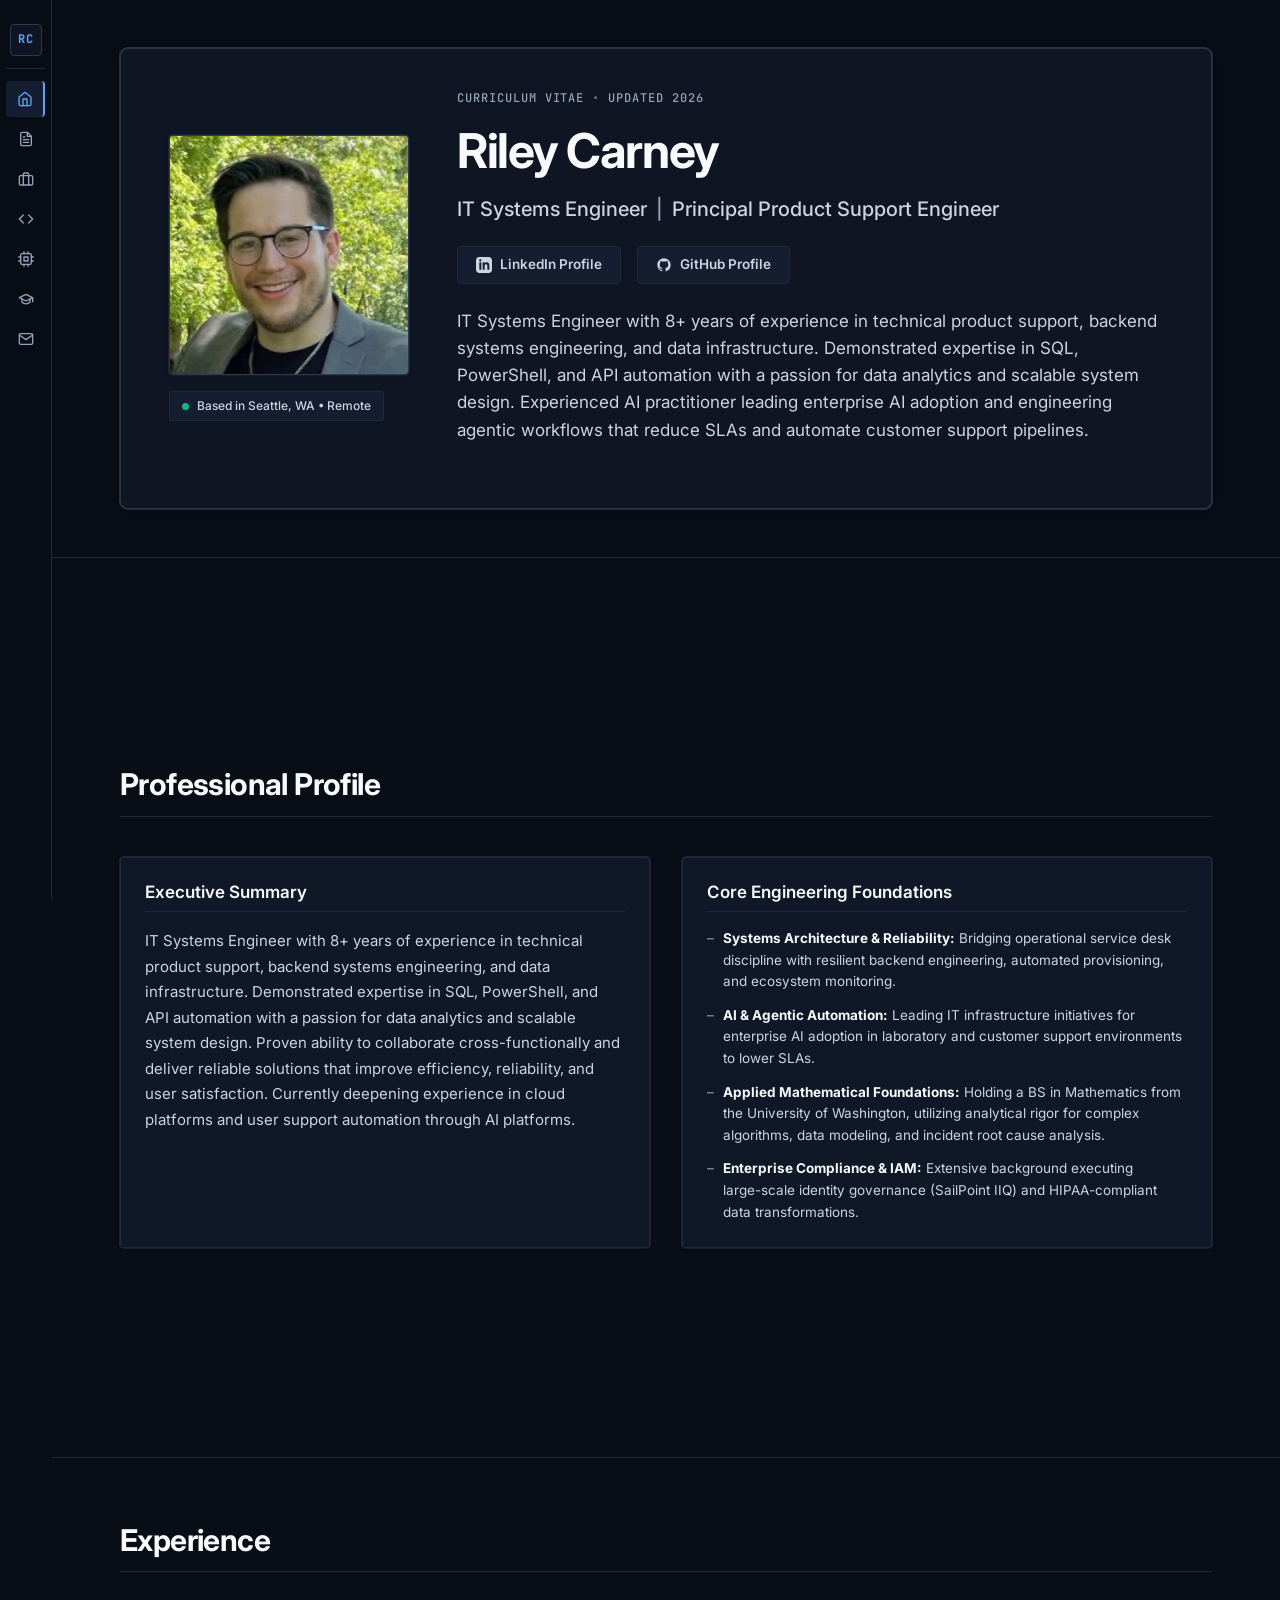
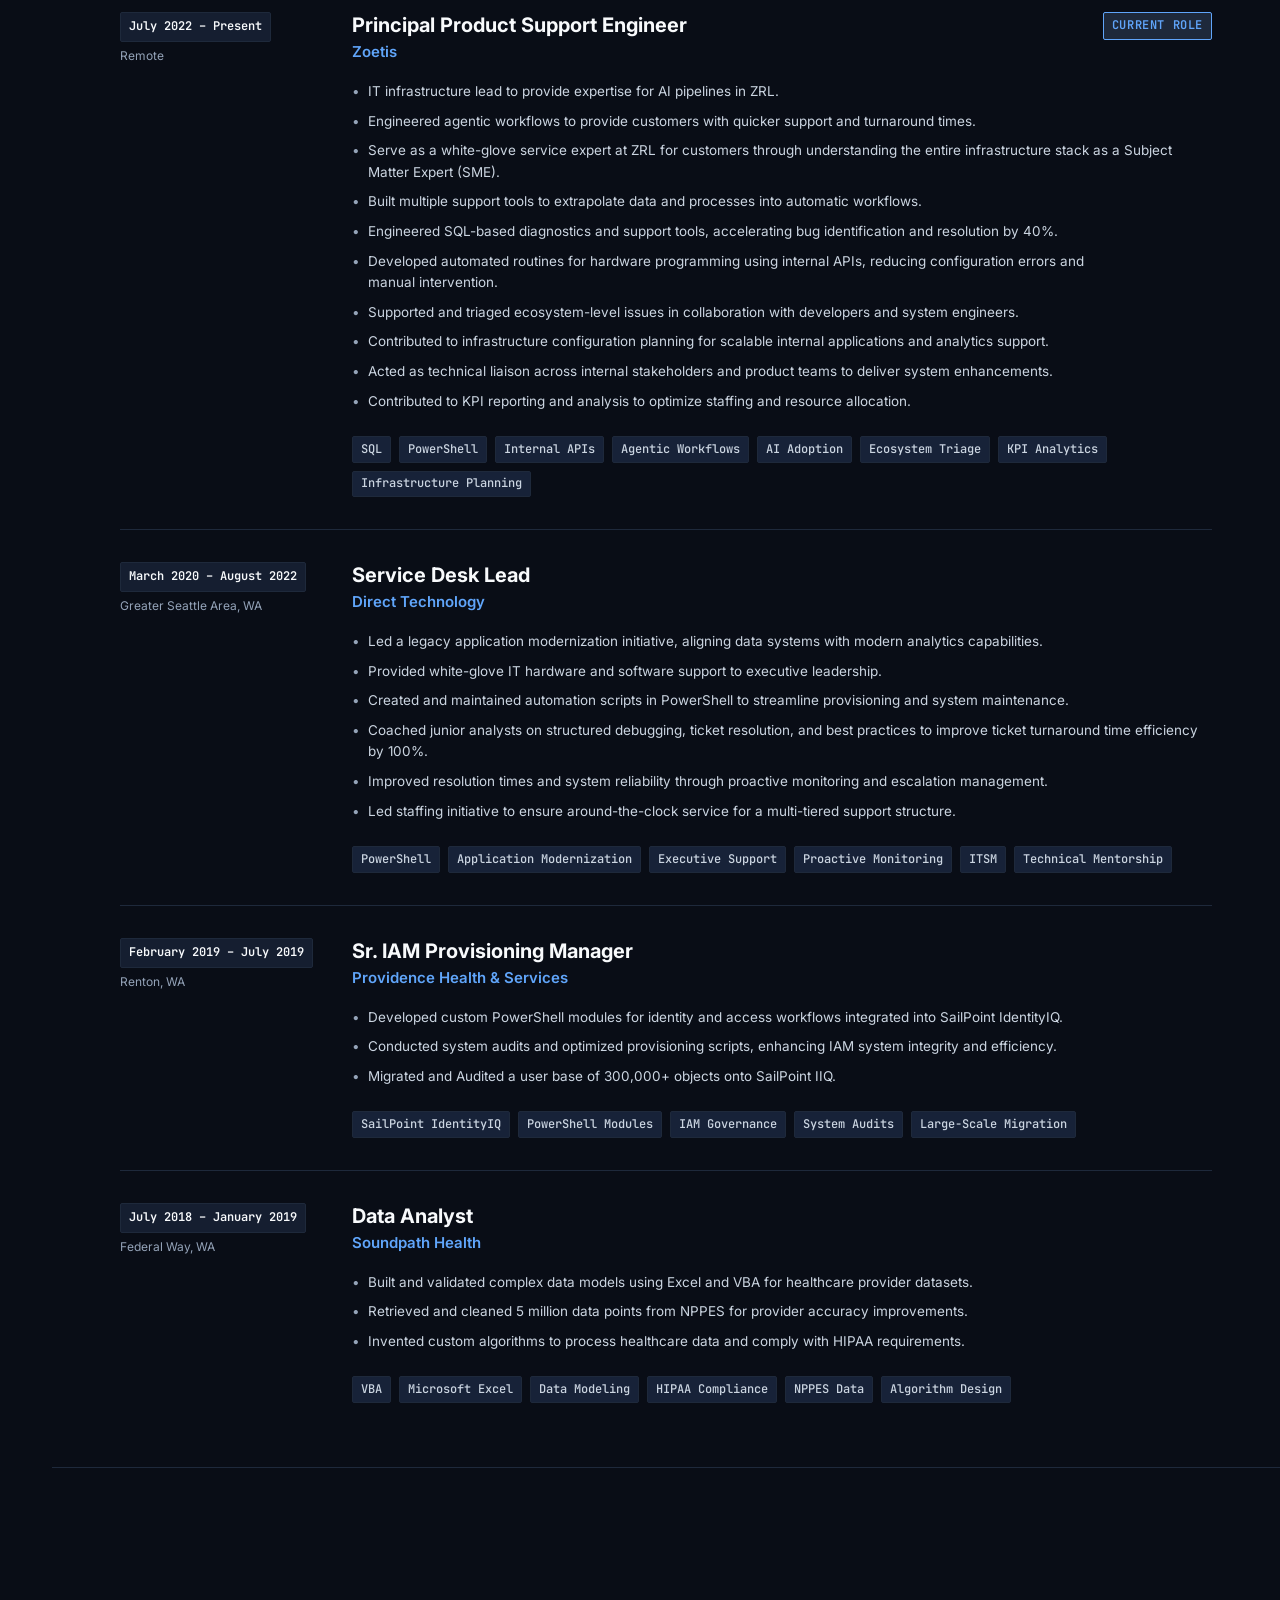
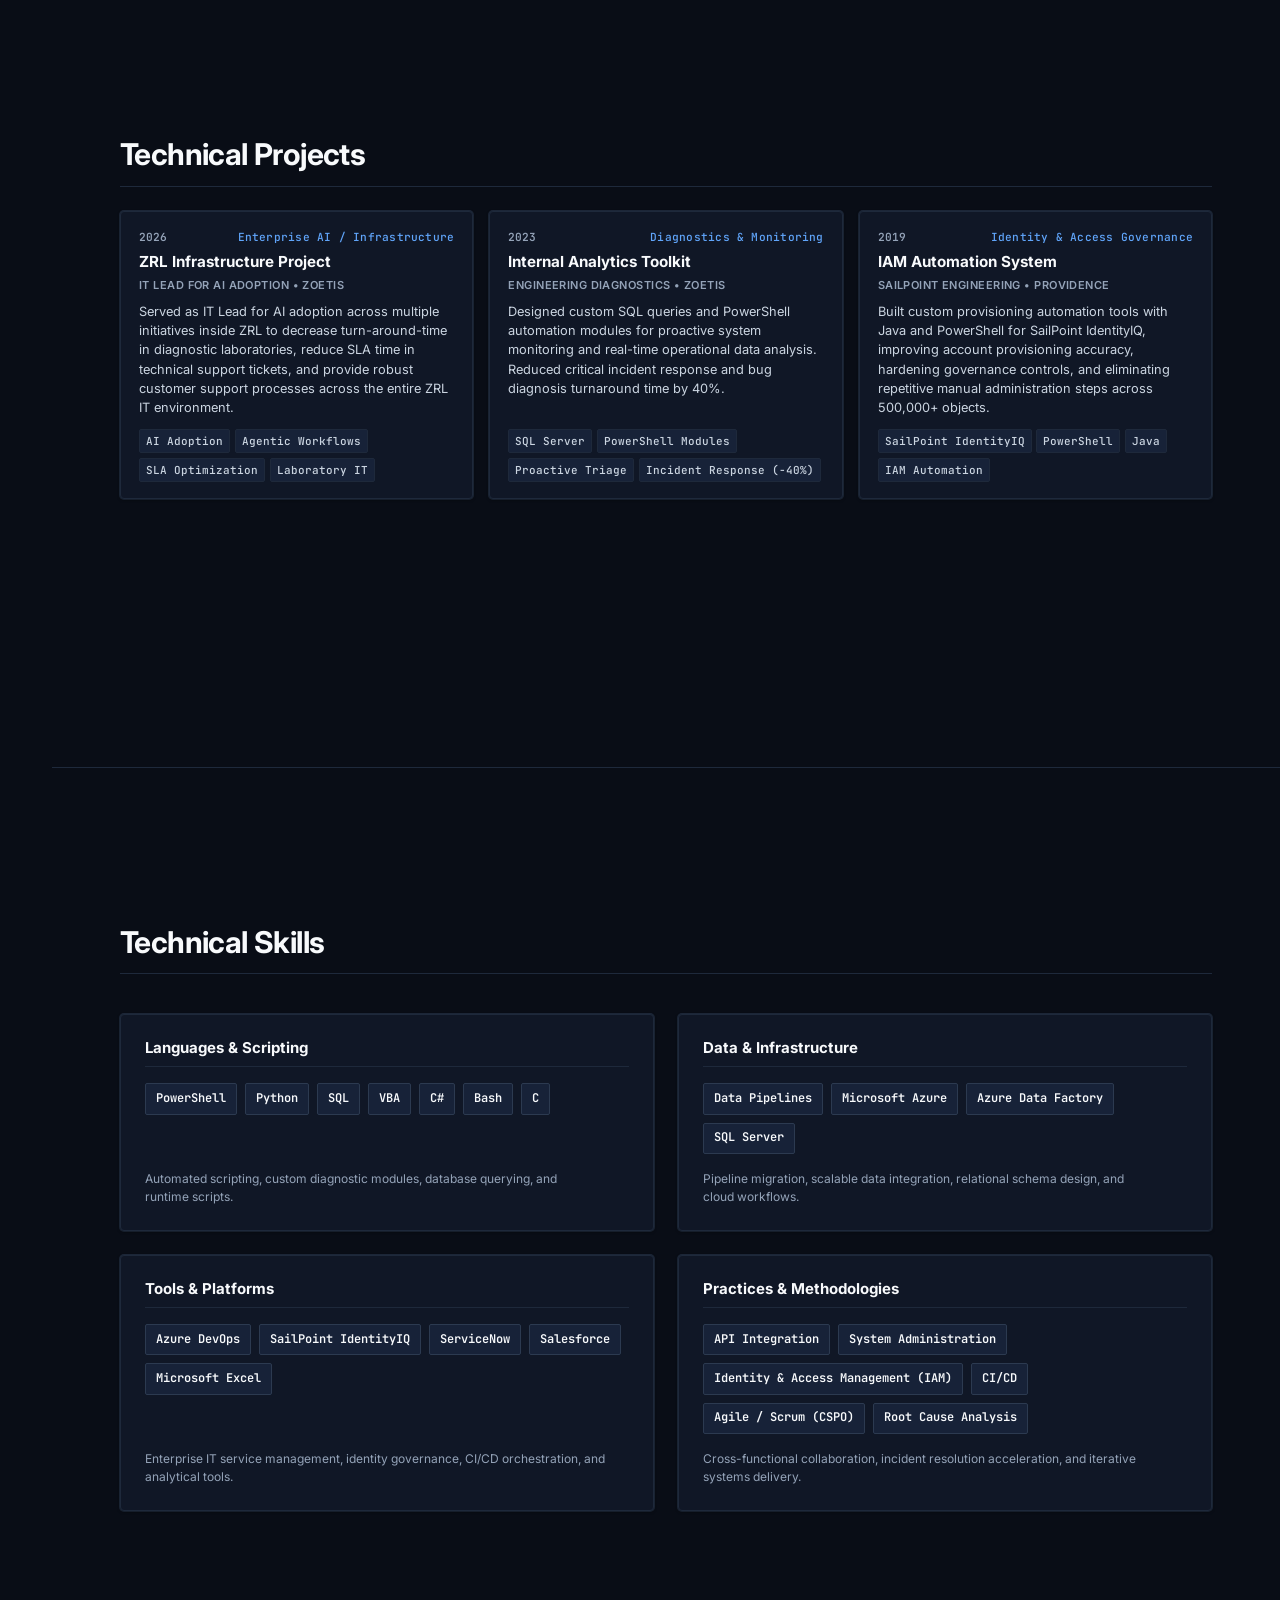
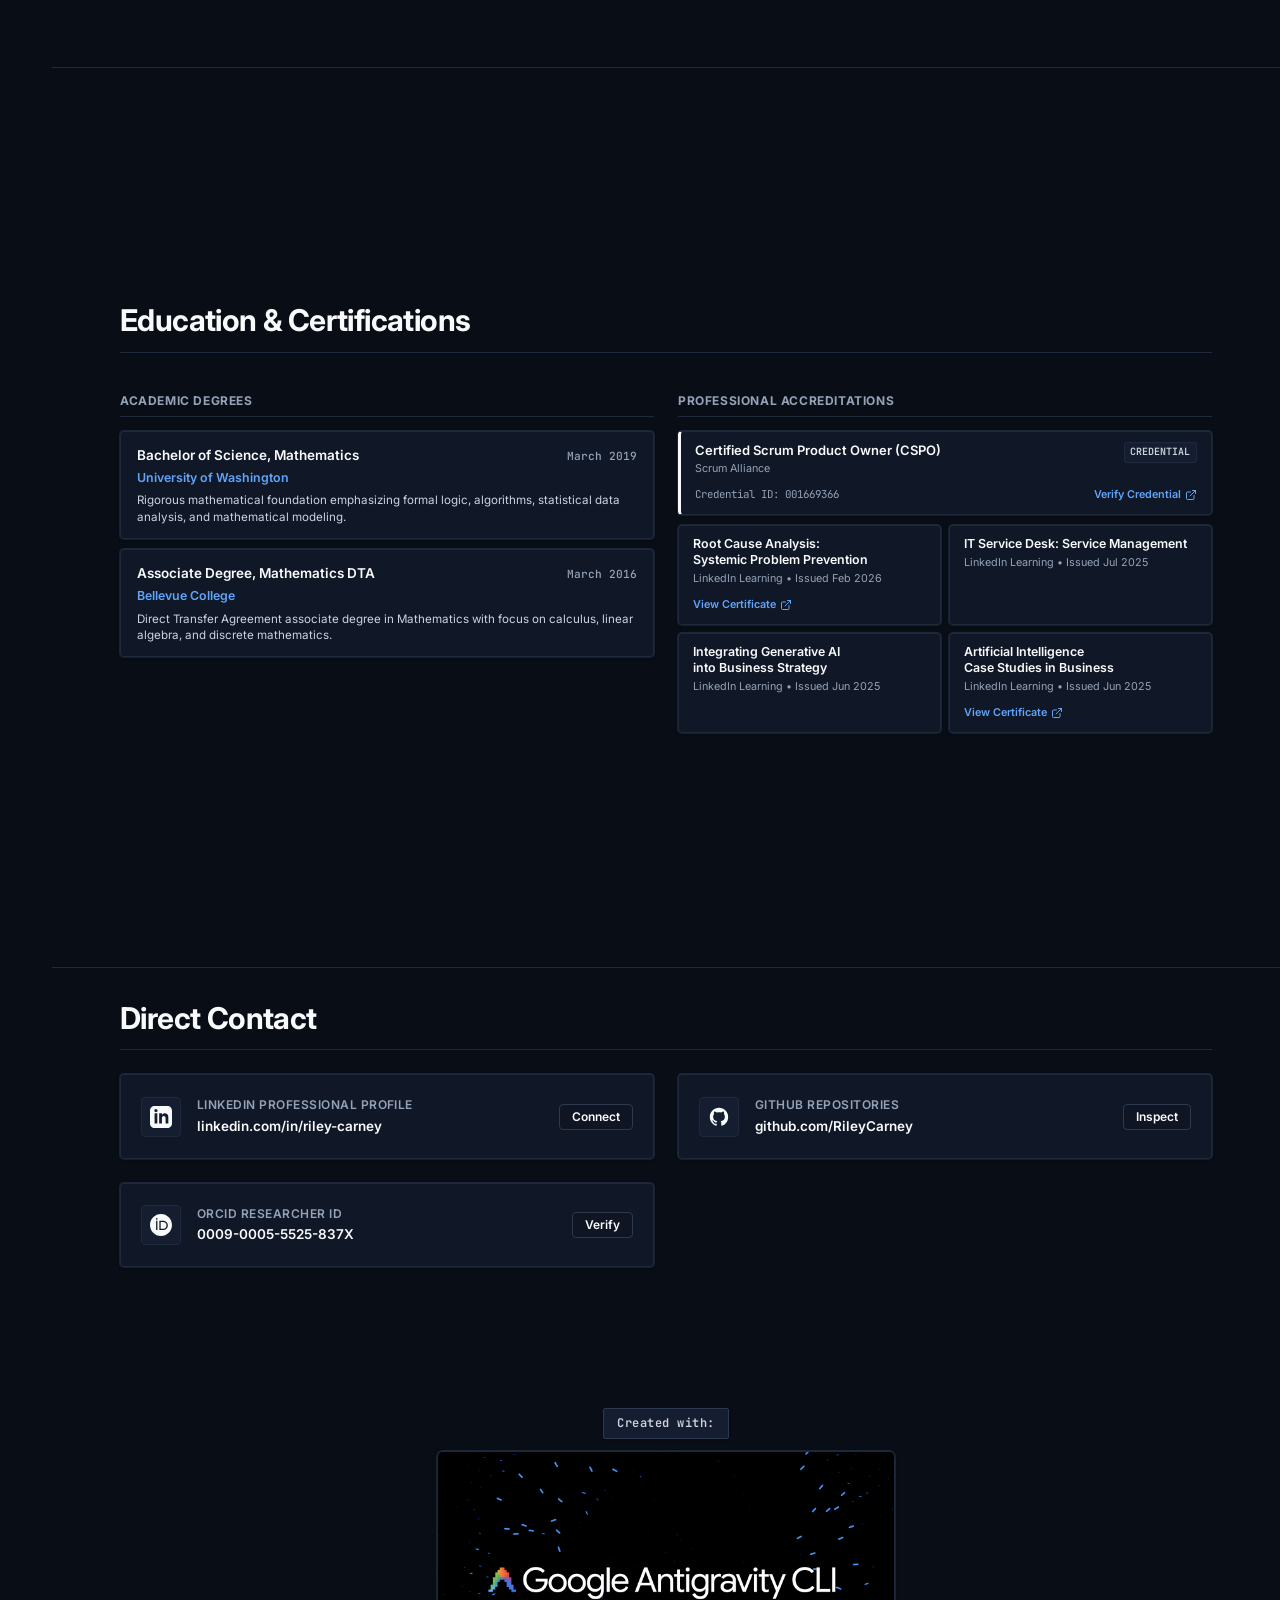
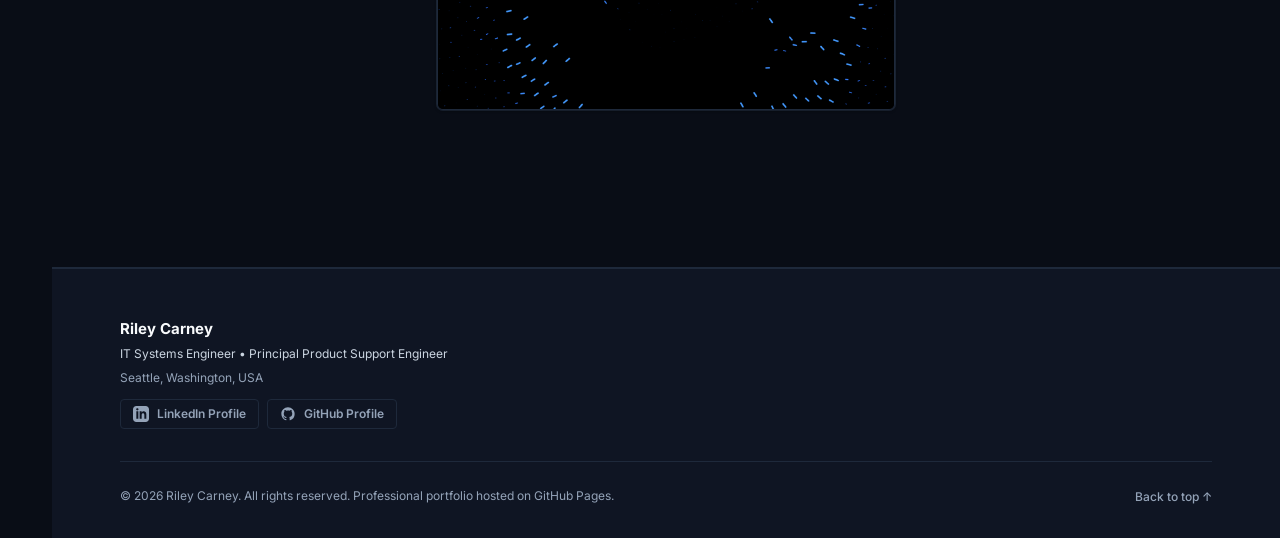
==== profile.html @ af35e60a "feat: rework site with default consulting section and private profile suburl" ====
<!DOCTYPE html>
<html lang="en" data-theme="dark">
<head>
  <meta charset="UTF-8" />
  <meta name="viewport" content="width=device-width, initial-scale=1.0" />
  <meta name="color-scheme" content="dark" />

  <!-- Primary Meta Tags -->
  <title>Riley Carney — IT Systems Engineer &amp; Principal Product Support Engineer</title>
  <meta name="title" content="Riley Carney — IT Systems Engineer &amp; Principal Product Support Engineer" />
  <meta name="description" content="Official portfolio and executive curriculum vitae for Riley Carney. IT Systems Engineer with 8+ years of experience in backend systems engineering, data infrastructure, SQL, PowerShell, and AI-enabled workflows. Seattle, WA." />
  <meta name="author" content="Riley Carney" />
  <meta name="keywords" content="Riley Carney, IT Systems Engineer, Principal Product Support Engineer, Systems Engineering, Data Infrastructure, PowerShell, SQL, Microsoft Azure, SailPoint IdentityIQ, Agentic Workflows, AI Adoption, CSPO, Seattle WA" />
  <link rel="canonical" href="https://rileycarney.github.io/profile.html" />

  <!-- Open Graph / Facebook -->
  <meta property="og:type" content="profile" />
  <meta property="og:url" content="https://rileycarney.github.io/profile.html" />
  <meta property="og:title" content="Riley Carney — IT Systems Engineer &amp; Principal Product Support Engineer" />
  <meta property="og:description" content="8+ years engineering backend systems, scalable data infrastructure, PowerShell and API automation, and AI adoption workflows. Seattle, WA." />
  <meta property="og:image" content="https://rileycarney.github.io/assets/profile.jpg" />
  <meta property="profile:first_name" content="Riley" />
  <meta property="profile:last_name" content="Carney" />

  <!-- Twitter Card -->
  <meta name="twitter:card" content="summary" />
  <meta name="twitter:url" content="https://rileycarney.github.io/profile.html" />
  <meta name="twitter:title" content="Riley Carney — IT Systems Engineer" />
  <meta name="twitter:description" content="Official engineering portfolio for Riley Carney. Seattle, WA." />
  <meta name="twitter:image" content="https://rileycarney.github.io/assets/profile.jpg" />

  <!-- Schema.org JSON-LD -->
  <script type="application/ld+json">
  {
    "@context": "https://schema.org",
    "@type": "Person",
    "name": "Riley Carney",
    "jobTitle": "Principal Product Support Engineer",
    "worksFor": {
      "@type": "Organization",
      "name": "Zoetis"
    },
    "address": {
      "@type": "PostalAddress",
      "addressLocality": "Seattle",
      "addressRegion": "WA",
      "addressCountry": "US"
    },

    "url": "https://rileycarney.github.io",
    "image": "https://rileycarney.github.io/assets/profile.jpg",
    "sameAs": [
      "https://www.linkedin.com/in/riley-carney",
      "https://github.com/RileyCarney"
    ],
    "alumniOf": [
      {
        "@type": "EducationalOrganization",
        "name": "University of Washington",
        "credential": "Bachelor of Science, Mathematics"
      },
      {
        "@type": "EducationalOrganization",
        "name": "Bellevue College",
        "credential": "Associate Degree, Mathematics DTA"
      }
    ],
    "hasCredential": [
      {
        "@type": "EducationalOccupationalCredential",
        "name": "Certified Scrum Product Owner (CSPO)",
        "credentialCategory": "Certification",
        "recognizedBy": {
          "@type": "Organization",
          "name": "Scrum Alliance"
        }
      }
    ]
  }
  </script>

  <!-- Preconnect to Google Fonts -->
  <link rel="preconnect" href="https://fonts.googleapis.com" />
  <link rel="preconnect" href="https://fonts.gstatic.com" crossorigin />
  <link href="https://fonts.googleapis.com/css2?family=Inter:wght@400;500;600;700&family=JetBrains+Mono:wght@400;500;600&display=swap" rel="stylesheet" />

  <!-- Stylesheet -->
  <link rel="stylesheet" href="css/style.css?v=1.6" />
</head>
<body>

  <!-- Accessible Skip Link -->
  <a href="#main-content" class="skip-link">Skip to main content</a>

  <!-- Floating Mobile Menu Button -->
  <button id="mobile-menu-btn" class="mobile-menu-btn" aria-label="Open navigation menu" aria-expanded="false" aria-controls="mobile-nav">
    <span class="hamburger-line"></span>
    <span class="hamburger-line"></span>
    <span class="hamburger-line"></span>
  </button>

  <!-- Mobile Navigation Drawer -->
  <nav id="mobile-nav" class="mobile-nav" aria-label="Mobile Navigation">
    <div class="mobile-nav-inner">
      <div class="mobile-brand-box">
        <span class="mobile-brand-name">Riley Carney</span>
        <span class="mobile-brand-sub">IT Systems Engineer</span>
      </div>
      <ul class="mobile-nav-menu">
        <li><a href="#hero" class="mobile-nav-link">Home</a></li>
        <li><a href="#summary" class="mobile-nav-link">Summary</a></li>
        <li><a href="#experience" class="mobile-nav-link">Experience</a></li>
        <li><a href="#projects" class="mobile-nav-link">Projects</a></li>
        <li><a href="#skills" class="mobile-nav-link">Skills</a></li>
        <li><a href="#education" class="mobile-nav-link">Education &amp; Certs</a></li>
        <li><a href="#contact" class="mobile-nav-link">Contact</a></li>
      </ul>
    </div>
  </nav>

  <!-- ====================================================
       LEFT NAVIGATION BAR (PROFILE SECTIONS)
       ==================================================== -->
  <aside id="left-sidebar" class="left-sidebar" aria-label="Section Navigation">
    <div class="sidebar-brand">
      <a href="#hero" class="sidebar-brand-link" aria-label="Riley Carney Profile">
        <span class="sidebar-brand-avatar">RC</span>
        <span class="sidebar-brand-text">
          <span class="sidebar-brand-name">Riley Carney</span>
          <span class="sidebar-brand-sub">IT Systems Eng</span>
        </span>
      </a>
    </div>
    <nav class="sidebar-nav" aria-label="Sections">
      <ul class="sidebar-menu">
        <li>
          <a href="#hero" class="sidebar-link active" data-label="Home" aria-current="true">
            <span class="sidebar-icon" aria-hidden="true">
              <svg width="18" height="18" viewBox="0 0 24 24" fill="none" stroke="currentColor" stroke-width="2" stroke-linecap="round" stroke-linejoin="round">
                <path d="M3 9l9-7 9 7v11a2 2 0 0 1-2 2H5a2 2 0 0 1-2-2z"></path>
                <polyline points="9 22 9 12 15 12 15 22"></polyline>
              </svg>
            </span>
            <span class="sidebar-label">Home</span>
          </a>
        </li>
        <li>
          <a href="#summary" class="sidebar-link" data-label="Summary">
            <span class="sidebar-icon" aria-hidden="true">
              <svg width="18" height="18" viewBox="0 0 24 24" fill="none" stroke="currentColor" stroke-width="2" stroke-linecap="round" stroke-linejoin="round">
                <path d="M14 2H6a2 2 0 0 0-2 2v16a2 2 0 0 0 2 2h12a2 2 0 0 0 2-2V8z"></path>
                <polyline points="14 2 14 8 20 8"></polyline>
                <line x1="16" y1="13" x2="8" y2="13"></line>
                <line x1="16" y1="17" x2="8" y2="17"></line>
                <line x1="10" y1="9" x2="8" y2="9"></line>
              </svg>
            </span>
            <span class="sidebar-label">Summary</span>
          </a>
        </li>
        <li>
          <a href="#experience" class="sidebar-link" data-label="Experience">
            <span class="sidebar-icon" aria-hidden="true">
              <svg width="18" height="18" viewBox="0 0 24 24" fill="none" stroke="currentColor" stroke-width="2" stroke-linecap="round" stroke-linejoin="round">
                <rect x="2" y="7" width="20" height="14" rx="2" ry="2"></rect>
                <path d="M16 21V5a2 2 0 0 0-2-2h-4a2 2 0 0 0-2 2v16"></path>
              </svg>
            </span>
            <span class="sidebar-label">Experience</span>
          </a>
        </li>
        <li>
          <a href="#projects" class="sidebar-link" data-label="Projects">
            <span class="sidebar-icon" aria-hidden="true">
              <svg width="18" height="18" viewBox="0 0 24 24" fill="none" stroke="currentColor" stroke-width="2" stroke-linecap="round" stroke-linejoin="round">
                <polyline points="16 18 22 12 16 6"></polyline>
                <polyline points="8 6 2 12 8 18"></polyline>
              </svg>
            </span>
            <span class="sidebar-label">Projects</span>
          </a>
        </li>
        <li>
          <a href="#skills" class="sidebar-link" data-label="Skills">
            <span class="sidebar-icon" aria-hidden="true">
              <svg width="18" height="18" viewBox="0 0 24 24" fill="none" stroke="currentColor" stroke-width="2" stroke-linecap="round" stroke-linejoin="round">
                <rect x="4" y="4" width="16" height="16" rx="2"></rect>
                <rect x="9" y="9" width="6" height="6"></rect>
                <line x1="9" y1="1" x2="9" y2="4"></line>
                <line x1="15" y1="1" x2="15" y2="4"></line>
                <line x1="9" y1="20" x2="9" y2="23"></line>
                <line x1="15" y1="20" x2="15" y2="23"></line>
                <line x1="20" y1="9" x2="23" y2="9"></line>
                <line x1="20" y1="15" x2="23" y2="15"></line>
                <line x1="1" y1="9" x2="4" y2="9"></line>
                <line x1="1" y1="15" x2="4" y2="15"></line>
              </svg>
            </span>
            <span class="sidebar-label">Skills</span>
          </a>
        </li>
        <li>
          <a href="#education" class="sidebar-link" data-label="Education">
            <span class="sidebar-icon" aria-hidden="true">
              <svg width="18" height="18" viewBox="0 0 24 24" fill="none" stroke="currentColor" stroke-width="2" stroke-linecap="round" stroke-linejoin="round">
                <path d="M22 10v6M2 10l10-5 10 5-10 5z"></path>
                <path d="M6 12v5c3 3 9 3 12 0v-5"></path>
              </svg>
            </span>
            <span class="sidebar-label">Education</span>
          </a>
        </li>
        <li>
          <a href="#contact" class="sidebar-link" data-label="Contact">
            <span class="sidebar-icon" aria-hidden="true">
              <svg width="18" height="18" viewBox="0 0 24 24" fill="none" stroke="currentColor" stroke-width="2" stroke-linecap="round" stroke-linejoin="round">
                <path d="M4 4h16c1.1 0 2 .9 2 2v12c0 1.1-.9 2-2 2H4c-1.1 0-2-.9-2-2V6c0-1.1.9-2 2-2z"></path>
                <polyline points="22,6 12,13 2,6"></polyline>
              </svg>
            </span>
            <span class="sidebar-label">Contact</span>
          </a>
        </li>
      </ul>
    </nav>
  </aside>

  <!-- ====================================================
       MAIN CONTENT
       ==================================================== -->
  <main id="main-content">

    <!-- ====================================================
         HERO / EXECUTIVE DOSSIER
         ==================================================== -->
    <section id="hero" class="hero-section" aria-label="Executive Profile">
      <div class="content-container">
        <div class="hero-grid">

          <!-- Left Column: Portrait & Verification -->
          <div class="hero-media-col">
            <div class="portrait-frame">
              <img
                src="assets/profile.jpg"
                alt="Riley Carney"
                class="portrait-img"
                width="240"
                height="240"
                loading="eager"
              />
            </div>
            <div class="status-indicator-box">
              <span class="status-dot" aria-hidden="true"></span>
              <span class="status-text">Based in Seattle, WA &bull; Remote</span>
            </div>
          </div>

          <!-- Right Column: Identity & Executive Overview -->
          <div class="hero-content-col">
            <div class="official-eyebrow">
              <span>Curriculum Vitae</span>
              <span class="bullet-divider" aria-hidden="true">&bull;</span>
              <span>Updated 2026</span>
            </div>

            <h1 class="hero-heading">Riley Carney</h1>

            <p class="hero-role-title">
              IT Systems Engineer <span class="role-separator" aria-hidden="true">|</span> Principal Product Support Engineer
            </p>

            <div class="hero-contact-strip">
              <a href="https://www.linkedin.com/in/riley-carney" target="_blank" rel="noopener noreferrer" class="btn btn-secondary">
                <svg width="16" height="16" viewBox="0 0 24 24" fill="currentColor" aria-hidden="true">
                  <path d="M19 0h-14c-2.761 0-5 2.239-5 5v14c0 2.761 2.239 5 5 5h14c2.762 0 5-2.239 5-5v-14c0-2.761-2.238-5-5-5zm-11 19h-3v-11h3v11zm-1.5-12.268c-.966 0-1.75-.79-1.75-1.764s.784-1.764 1.75-1.764 1.75.79 1.75 1.764-.783 1.764-1.75 1.764zm13.5 12.268h-3v-5.604c0-3.368-4-3.113-4 0v5.604h-3v-11h3v1.765c1.396-2.586 7-2.777 7 2.476v6.759z"/>
                </svg>
                LinkedIn Profile
              </a>
              <a href="https://github.com/RileyCarney" target="_blank" rel="noopener noreferrer" class="btn btn-secondary">
                <svg width="16" height="16" viewBox="0 0 24 24" fill="currentColor" aria-hidden="true">
                  <path fill-rule="evenodd" clip-rule="evenodd" d="M12 2C6.477 2 2 6.484 2 12.017c0 4.425 2.865 8.18 6.839 9.504.5.092.682-.217.682-.483 0-.237-.008-.868-.013-1.703-2.782.605-3.369-1.343-3.369-1.343-.454-1.158-1.11-1.466-1.11-1.466-.908-.62.069-.608.069-.608 1.003.07 1.53 1.032 1.53 1.032.892 1.53 2.341 1.088 2.91.832.092-.647.35-1.088.636-1.338-2.22-.253-4.555-1.113-4.555-4.951 0-1.093.39-1.988 1.029-2.688-.103-.253-.446-1.272.098-2.65 0 0 .84-.27 2.75 1.026A9.564 9.564 0 0112 6.844c.85.004 1.705.115 2.504.337 1.909-1.296 2.747-1.027 2.747-1.027.546 1.379.202 2.398.1 2.651.64.7 1.028 1.595 1.028 2.688 0 3.848-2.339 4.695-4.566 4.943.359.309.678.92.678 1.855 0 1.338-.012 2.419-.012 2.747 0 .268.18.58.688.482A10.019 10.019 0 0022 12.017C22 6.484 17.522 2 12 2z"/>
                </svg>
                GitHub Profile
              </a>
            </div>

            <p class="hero-summary-lead">
              IT Systems Engineer with 8+ years of experience in technical product support, backend systems engineering, and data infrastructure. Demonstrated expertise in SQL, PowerShell, and API automation with a passion for data analytics and scalable system design. Experienced AI practitioner leading enterprise AI adoption and engineering agentic workflows that reduce SLAs and automate customer support pipelines.
            </p>
          </div>

        </div>
      </div>
    </section>

    <!-- ====================================================
         KEY METRICS & IMPACT HIGHLIGHTS
         ==================================================== -->

    <!-- ====================================================
         EXECUTIVE SUMMARY
         ==================================================== -->
    <section id="summary" class="section-block summary-section" aria-labelledby="summary-heading">
      <div class="content-container">
        <div class="section-header-box">
          <h2 id="summary-heading" class="section-title">Professional Profile</h2>
          <div class="section-rule" aria-hidden="true"></div>
        </div>

        <div class="summary-body-grid">
          <div class="summary-statement-card">
            <h3 class="statement-title">Executive Summary</h3>
            <p class="statement-paragraph">
              IT Systems Engineer with 8+ years of experience in technical product support, backend systems engineering, and data infrastructure. Demonstrated expertise in SQL, PowerShell, and API automation with a passion for data analytics and scalable system design. Proven ability to collaborate cross-functionally and deliver reliable solutions that improve efficiency, reliability, and user satisfaction. Currently deepening experience in cloud platforms and user support automation through AI platforms.
            </p>
          </div>

          <div class="summary-details-card">
            <h3 class="statement-title">Core Engineering Foundations</h3>
            <ul class="foundation-list">
              <li>
                <strong>Systems Architecture &amp; Reliability:</strong> Bridging operational service desk discipline with resilient backend engineering, automated provisioning, and ecosystem monitoring.
              </li>
              <li>
                <strong>AI &amp; Agentic Automation:</strong> Leading IT infrastructure initiatives for enterprise AI adoption in laboratory and customer support environments to lower SLAs.
              </li>
              <li>
                <strong>Applied Mathematical Foundations:</strong> Holding a BS in Mathematics from the University of Washington, utilizing analytical rigor for complex algorithms, data modeling, and incident root cause analysis.
              </li>
              <li>
                <strong>Enterprise Compliance &amp; IAM:</strong> Extensive background executing large-scale identity governance (SailPoint IIQ) and HIPAA-compliant data transformations.
              </li>
            </ul>
          </div>
        </div>
      </div>
    </section>

    <!-- ====================================================
         EXPERIENCE
         ==================================================== -->
    <section id="experience" class="section-block experience-section" aria-labelledby="experience-heading">
      <div class="content-container">
        <div class="section-header-box">
          <h2 id="experience-heading" class="section-title">Experience</h2>
          <div class="section-rule" aria-hidden="true"></div>
        </div>

        <div class="timeline-container">

          <!-- Role 1: Zoetis -->
          <article class="timeline-entry" aria-label="Zoetis — Principal Product Support Engineer">
            <div class="timeline-aside">
              <span class="timeline-period-badge">July 2022 – Present</span>
              <span class="timeline-location-label">Remote</span>
            </div>
            <div class="timeline-main">
              <div class="timeline-entry-header">
                <div>
                  <h3 class="entry-role">Principal Product Support Engineer</h3>
                  <div class="entry-org">Zoetis</div>
                </div>
                <span class="entry-badge-status">Current Role</span>
              </div>

              <ul class="entry-bullet-list">
                <li>IT infrastructure lead to provide expertise for AI pipelines in ZRL.</li>
                <li>Engineered agentic workflows to provide customers with quicker support and turnaround times.</li>
                <li>Serve as a white-glove service expert at ZRL for customers through understanding the entire infrastructure stack as a Subject Matter Expert (SME).</li>
                <li>Built multiple support tools to extrapolate data and processes into automatic workflows.</li>
                <li>Engineered SQL-based diagnostics and support tools, accelerating bug identification and resolution by 40%.</li>
                <li>Developed automated routines for hardware programming using internal APIs, reducing configuration errors and manual intervention.</li>
                <li>Supported and triaged ecosystem-level issues in collaboration with developers and system engineers.</li>
                <li>Contributed to infrastructure configuration planning for scalable internal applications and analytics support.</li>
                <li>Acted as technical liaison across internal stakeholders and product teams to deliver system enhancements.</li>
                <li>Contributed to KPI reporting and analysis to optimize staffing and resource allocation.</li>
              </ul>

              <div class="entry-tech-tags">
                <span class="tech-tag">SQL</span>
                <span class="tech-tag">PowerShell</span>
                <span class="tech-tag">Internal APIs</span>
                <span class="tech-tag">Agentic Workflows</span>
                <span class="tech-tag">AI Adoption</span>
                <span class="tech-tag">Ecosystem Triage</span>
                <span class="tech-tag">KPI Analytics</span>
                <span class="tech-tag">Infrastructure Planning</span>
              </div>
            </div>
          </article>

          <!-- Role 2: Direct Technology -->
          <article class="timeline-entry" aria-label="Direct Technology — Service Desk Lead">
            <div class="timeline-aside">
              <span class="timeline-period-badge">March 2020 – August 2022</span>
              <span class="timeline-location-label">Greater Seattle Area, WA</span>
            </div>
            <div class="timeline-main">
              <div class="timeline-entry-header">
                <div>
                  <h3 class="entry-role">Service Desk Lead</h3>
                  <div class="entry-org">Direct Technology</div>
                </div>
              </div>

              <ul class="entry-bullet-list">
                <li>Led a legacy application modernization initiative, aligning data systems with modern analytics capabilities.</li>
                <li>Provided white-glove IT hardware and software support to executive leadership.</li>
                <li>Created and maintained automation scripts in PowerShell to streamline provisioning and system maintenance.</li>
                <li>Coached junior analysts on structured debugging, ticket resolution, and best practices to improve ticket turnaround time efficiency by 100%.</li>
                <li>Improved resolution times and system reliability through proactive monitoring and escalation management.</li>
                <li>Led staffing initiative to ensure around-the-clock service for a multi-tiered support structure.</li>
              </ul>

              <div class="entry-tech-tags">
                <span class="tech-tag">PowerShell</span>
                <span class="tech-tag">Application Modernization</span>
                <span class="tech-tag">Executive Support</span>
                <span class="tech-tag">Proactive Monitoring</span>
                <span class="tech-tag">ITSM</span>
                <span class="tech-tag">Technical Mentorship</span>
              </div>
            </div>
          </article>

          <!-- Role 3: Providence Health & Services -->
          <article class="timeline-entry" aria-label="Providence Health & Services — Sr. IAM Provisioning Manager">
            <div class="timeline-aside">
              <span class="timeline-period-badge">February 2019 – July 2019</span>
              <span class="timeline-location-label">Renton, WA</span>
            </div>
            <div class="timeline-main">
              <div class="timeline-entry-header">
                <div>
                  <h3 class="entry-role">Sr. IAM Provisioning Manager</h3>
                  <div class="entry-org">Providence Health &amp; Services</div>
                </div>
              </div>

              <ul class="entry-bullet-list">
                <li>Developed custom PowerShell modules for identity and access workflows integrated into SailPoint IdentityIQ.</li>
                <li>Conducted system audits and optimized provisioning scripts, enhancing IAM system integrity and efficiency.</li>
                <li>Migrated and Audited a user base of 300,000+ objects onto SailPoint IIQ.</li>
              </ul>

              <div class="entry-tech-tags">
                <span class="tech-tag">SailPoint IdentityIQ</span>
                <span class="tech-tag">PowerShell Modules</span>
                <span class="tech-tag">IAM Governance</span>
                <span class="tech-tag">System Audits</span>
                <span class="tech-tag">Large-Scale Migration</span>
              </div>
            </div>
          </article>

          <!-- Role 4: Soundpath Health -->
          <article class="timeline-entry" aria-label="Soundpath Health — Data Analyst">
            <div class="timeline-aside">
              <span class="timeline-period-badge">July 2018 – January 2019</span>
              <span class="timeline-location-label">Federal Way, WA</span>
            </div>
            <div class="timeline-main">
              <div class="timeline-entry-header">
                <div>
                  <h3 class="entry-role">Data Analyst</h3>
                  <div class="entry-org">Soundpath Health</div>
                </div>
              </div>

              <ul class="entry-bullet-list">
                <li>Built and validated complex data models using Excel and VBA for healthcare provider datasets.</li>
                <li>Retrieved and cleaned 5 million data points from NPPES for provider accuracy improvements.</li>
                <li>Invented custom algorithms to process healthcare data and comply with HIPAA requirements.</li>
              </ul>

              <div class="entry-tech-tags">
                <span class="tech-tag">VBA</span>
                <span class="tech-tag">Microsoft Excel</span>
                <span class="tech-tag">Data Modeling</span>
                <span class="tech-tag">HIPAA Compliance</span>
                <span class="tech-tag">NPPES Data</span>
                <span class="tech-tag">Algorithm Design</span>
              </div>
            </div>
          </article>

        </div>
      </div>
    </section>

    <!-- ====================================================
         TECHNICAL PROJECTS & SYSTEMS ARCHITECTURE
         ==================================================== -->
    <section id="projects" class="section-block projects-section" aria-labelledby="projects-heading">
      <div class="content-container">
        <div class="section-header-box">
          <h2 id="projects-heading" class="section-title">Technical Projects</h2>
          <div class="section-rule" aria-hidden="true"></div>
        </div>

        <div class="projects-grid">

            <!-- Project 1: ZRL Infrastructure Project -->
            <article class="project-card">
              <div class="project-header">
                <span class="project-year-tag">2026</span>
                <span class="project-domain">Enterprise AI / Infrastructure</span>
              </div>
              <h4 class="project-title">ZRL Infrastructure Project</h4>
              <p class="project-role-caption">IT Lead for AI Adoption &bull; Zoetis</p>
              <p class="project-narrative">
                Served as IT Lead for AI adoption across multiple initiatives inside ZRL to decrease turn-around-time in diagnostic laboratories, reduce SLA time in technical support tickets, and provide robust customer support processes across the entire ZRL IT environment.
              </p>
              <div class="project-tag-row">
                <span class="tech-tag">AI Adoption</span>
                <span class="tech-tag">Agentic Workflows</span>
                <span class="tech-tag">SLA Optimization</span>
                <span class="tech-tag">Laboratory IT</span>
              </div>
            </article>

            <!-- Project 3: Internal Analytics Toolkit -->
            <article class="project-card">
              <div class="project-header">
                <span class="project-year-tag">2023</span>
                <span class="project-domain">Diagnostics &amp; Monitoring</span>
              </div>
              <h4 class="project-title">Internal Analytics Toolkit</h4>
              <p class="project-role-caption">Engineering Diagnostics &bull; Zoetis</p>
              <p class="project-narrative">
                Designed custom SQL queries and PowerShell automation modules for proactive system monitoring and real-time operational data analysis. Reduced critical incident response and bug diagnosis turnaround time by 40%.
              </p>
              <div class="project-tag-row">
                <span class="tech-tag">SQL Server</span>
                <span class="tech-tag">PowerShell Modules</span>
                <span class="tech-tag">Proactive Triage</span>
                <span class="tech-tag">Incident Response (-40%)</span>
              </div>
            </article>

            <!-- Project 4: IAM Automation System -->
            <article class="project-card">
              <div class="project-header">
                <span class="project-year-tag">2019</span>
                <span class="project-domain">Identity &amp; Access Governance</span>
              </div>
              <h4 class="project-title">IAM Automation System</h4>
              <p class="project-role-caption">SailPoint Engineering &bull; Providence</p>
              <p class="project-narrative">
                Built custom provisioning automation tools with Java and PowerShell for SailPoint IdentityIQ, improving account provisioning accuracy, hardening governance controls, and eliminating repetitive manual administration steps across 500,000+ objects.
              </p>
              <div class="project-tag-row">
                <span class="tech-tag">SailPoint IdentityIQ</span>
                <span class="tech-tag">PowerShell</span>
                <span class="tech-tag">Java</span>
                <span class="tech-tag">IAM Automation</span>
              </div>
            </article>

          </div>

        </div>
      </section>

    <!-- ====================================================
         TECHNICAL SKILLS MATRIX
         ==================================================== -->
    <section id="skills" class="section-block skills-section" aria-labelledby="skills-heading">
      <div class="content-container">
        <div class="section-header-box">
          <h2 id="skills-heading" class="section-title">Technical Skills</h2>
          <div class="section-rule" aria-hidden="true"></div>
        </div>

        <div class="skills-matrix-grid">

          <!-- Category 1: Languages & Scripting -->
          <div class="skill-category-card">
            <div class="skill-cat-header">
              <h3 class="skill-cat-title">Languages &amp; Scripting</h3>
            </div>
            <ul class="skill-pills">
              <li>PowerShell</li>
              <li>Python</li>
              <li>SQL</li>
              <li>VBA</li>
              <li>C#</li>
              <li>Bash</li>
              <li>C</li>
            </ul>
            <p class="skill-cat-note">Automated scripting, custom diagnostic modules, database querying, and runtime scripts.</p>
          </div>

          <!-- Category 2: Data & Infrastructure -->
          <div class="skill-category-card">
            <div class="skill-cat-header">
              <h3 class="skill-cat-title">Data &amp; Infrastructure</h3>
            </div>
            <ul class="skill-pills">
              <li>Data Pipelines</li>
              <li>Microsoft Azure</li>
              <li>Azure Data Factory</li>
              <li>SQL Server</li>
            </ul>
            <p class="skill-cat-note">Pipeline migration, scalable data integration, relational schema design, and cloud workflows.</p>
          </div>

          <!-- Category 3: Tools & Platforms -->
          <div class="skill-category-card">
            <div class="skill-cat-header">
              <h3 class="skill-cat-title">Tools &amp; Platforms</h3>
            </div>
            <ul class="skill-pills">
              <li>Azure DevOps</li>
              <li>SailPoint IdentityIQ</li>
              <li>ServiceNow</li>
              <li>Salesforce</li>
              <li>Microsoft Excel</li>
            </ul>
            <p class="skill-cat-note">Enterprise IT service management, identity governance, CI/CD orchestration, and analytical tools.</p>
          </div>

          <!-- Category 4: Practices & Methodologies -->
          <div class="skill-category-card">
            <div class="skill-cat-header">
              <h3 class="skill-cat-title">Practices &amp; Methodologies</h3>
            </div>
            <ul class="skill-pills">
              <li>API Integration</li>
              <li>System Administration</li>
              <li>Identity &amp; Access Management (IAM)</li>
              <li>CI/CD</li>
              <li>Agile / Scrum (CSPO)</li>
              <li>Root Cause Analysis</li>
            </ul>
            <p class="skill-cat-note">Cross-functional collaboration, incident resolution acceleration, and iterative systems delivery.</p>
          </div>

        </div>
      </div>
    </section>

    <!-- ====================================================
         EDUCATION & CERTIFICATIONS
         ==================================================== -->
    <section id="education" class="section-block education-section" aria-labelledby="education-heading">
      <div class="content-container">
        <div class="section-header-box">
          <h2 id="education-heading" class="section-title">Education &amp; Certifications</h2>
          <div class="section-rule" aria-hidden="true"></div>
        </div>

        <div class="edu-grid">

          <!-- Left: Academic Education -->
          <div class="edu-col">
            <h3 class="column-subheading">Academic Degrees</h3>

            <div class="edu-card">
              <div class="edu-header">
                <span class="edu-degree">Bachelor of Science, Mathematics</span>
                <span class="edu-year">March 2019</span>
              </div>
              <div class="edu-institution">University of Washington</div>
              <p class="edu-summary">
                Rigorous mathematical foundation emphasizing formal logic, algorithms, statistical data analysis, and mathematical modeling.
              </p>
            </div>

            <div class="edu-card">
              <div class="edu-header">
                <span class="edu-degree">Associate Degree, Mathematics DTA</span>
                <span class="edu-year">March 2016</span>
              </div>
              <div class="edu-institution">Bellevue College</div>
              <p class="edu-summary">
                Direct Transfer Agreement associate degree in Mathematics with focus on calculus, linear algebra, and discrete mathematics.
              </p>
            </div>
          </div>

          <!-- Right: Certifications & Licensures -->
          <div class="edu-col">
            <h3 class="column-subheading">Professional Accreditations</h3>

            <!-- CSPO -->
            <div class="cert-card-item cert-featured">
              <div class="cert-item-top">
                <div>
                  <h4 class="cert-name">Certified Scrum Product Owner (CSPO)</h4>
                  <p class="cert-org">Scrum Alliance</p>
                </div>
                <span class="cert-badge">Credential</span>
              </div>
              <div class="cert-item-meta">
                <span class="cert-id-string">Credential ID: 001669366</span>
                <a href="https://www.scrumalliance.org/get-certified/product-owner-track/certified-scrum-product-owner" target="_blank" rel="noopener noreferrer" class="cert-verify-link">
                  Verify Credential
                  <svg width="12" height="12" viewBox="0 0 24 24" fill="none" stroke="currentColor" stroke-width="2" stroke-linecap="round" stroke-linejoin="round" aria-hidden="true">
                    <path d="M18 13v6a2 2 0 0 1-2 2H5a2 2 0 0 1-2-2V8a2 2 0 0 1 2-2h6"></path>
                    <polyline points="15 3 21 3 21 9"></polyline>
                    <line x1="10" y1="14" x2="21" y2="3"></line>
                  </svg>
                </a>
              </div>
            </div>

            <div class="cert-subgrid">
              <!-- Root Cause Analysis -->
              <div class="cert-card-item">
                <div class="cert-item-top">
                  <div>
                    <h4 class="cert-name">Root Cause Analysis: Systemic Problem Prevention</h4>
                    <p class="cert-org">LinkedIn Learning &bull; Issued Feb 2026</p>
                  </div>
                </div>
                <div class="cert-item-meta">
                  <a href="https://www.linkedin.com/learning/certificates/9d160deeb0c3425da0ebaaf4dfc21f2d0b59338a7f0433fb9be68705bb1ede35" target="_blank" rel="noopener noreferrer" class="cert-verify-link">
                    View Certificate
                    <svg width="12" height="12" viewBox="0 0 24 24" fill="none" stroke="currentColor" stroke-width="2" stroke-linecap="round" stroke-linejoin="round" aria-hidden="true">
                      <path d="M18 13v6a2 2 0 0 1-2 2H5a2 2 0 0 1-2-2V8a2 2 0 0 1 2-2h6"></path>
                      <polyline points="15 3 21 3 21 9"></polyline>
                      <line x1="10" y1="14" x2="21" y2="3"></line>
                    </svg>
                  </a>
                </div>
              </div>

              <!-- IT Service Desk -->
              <div class="cert-card-item">
                <div class="cert-item-top">
                  <div>
                    <h4 class="cert-name">IT Service Desk: Service Management</h4>
                    <p class="cert-org">LinkedIn Learning &bull; Issued Jul 2025</p>
                  </div>
                </div>
              </div>

              <!-- GenAI in Business Strategy -->
              <div class="cert-card-item">
                <div class="cert-item-top">
                  <div>
                    <h4 class="cert-name">Integrating Generative AI into Business Strategy</h4>
                    <p class="cert-org">LinkedIn Learning &bull; Issued Jun 2025</p>
                  </div>
                </div>
              </div>

              <!-- AI Case Studies -->
              <div class="cert-card-item">
                <div class="cert-item-top">
                  <div>
                    <h4 class="cert-name">Artificial Intelligence Case Studies in Business</h4>
                    <p class="cert-org">LinkedIn Learning &bull; Issued Jun 2025</p>
                  </div>
                </div>
                <div class="cert-item-meta">
                  <a href="https://www.linkedin.com/learning/certificates/1b6a7fd7bff0bfd622b3cf4d48d7f429e18ca2fd89274e003d14cc173839c8fd" target="_blank" rel="noopener noreferrer" class="cert-verify-link">
                    View Certificate
                    <svg width="12" height="12" viewBox="0 0 24 24" fill="none" stroke="currentColor" stroke-width="2" stroke-linecap="round" stroke-linejoin="round" aria-hidden="true">
                      <path d="M18 13v6a2 2 0 0 1-2 2H5a2 2 0 0 1-2-2V8a2 2 0 0 1 2-2h6"></path>
                      <polyline points="15 3 21 3 21 9"></polyline>
                      <line x1="10" y1="14" x2="21" y2="3"></line>
                    </svg>
                  </a>
                </div>
              </div>
            </div>

          </div>

        </div>
      </div>
    </section>

    <!-- ====================================================
         CONTACT & INQUIRIES
         ==================================================== -->
    <section id="contact" class="section-block contact-section" aria-labelledby="contact-heading">
      <div class="content-container">
        <div class="section-header-box">
          <h2 id="contact-heading" class="section-title">Direct Contact</h2>
          <div class="section-rule" aria-hidden="true"></div>
        </div>

        <div class="contact-card-grid">

          <div class="contact-channel-card">
            <div class="channel-icon" aria-hidden="true">
              <svg width="22" height="22" viewBox="0 0 24 24" fill="currentColor">
                <path d="M19 0h-14c-2.761 0-5 2.239-5 5v14c0 2.761 2.239 5 5 5h14c2.762 0 5-2.239 5-5v-14c0-2.761-2.238-5-5-5zm-11 19h-3v-11h3v11zm-1.5-12.268c-.966 0-1.75-.79-1.75-1.764s.784-1.764 1.75-1.764 1.75.79 1.75 1.764-.783 1.764-1.75 1.764zm13.5 12.268h-3v-5.604c0-3.368-4-3.113-4 0v5.604h-3v-11h3v1.765c1.396-2.586 7-2.777 7 2.476v6.759z"/>
              </svg>
            </div>
            <div class="channel-info">
              <span class="channel-label">LinkedIn Professional Profile</span>
              <span class="channel-value">linkedin.com/in/riley-carney</span>
            </div>
            <a href="https://www.linkedin.com/in/riley-carney" target="_blank" rel="noopener noreferrer" class="btn btn-sm btn-outline">
              Connect
            </a>
          </div>

          <div class="contact-channel-card">
            <div class="channel-icon" aria-hidden="true">
              <svg width="22" height="22" viewBox="0 0 24 24" fill="currentColor">
                <path fill-rule="evenodd" clip-rule="evenodd" d="M12 2C6.477 2 2 6.484 2 12.017c0 4.425 2.865 8.18 6.839 9.504.5.092.682-.217.682-.483 0-.237-.008-.868-.013-1.703-2.782.605-3.369-1.343-3.369-1.343-.454-1.158-1.11-1.466-1.11-1.466-.908-.62.069-.608.069-.608 1.003.07 1.53 1.032 1.53 1.032.892 1.53 2.341 1.088 2.91.832.092-.647.35-1.088.636-1.338-2.22-.253-4.555-1.113-4.555-4.951 0-1.093.39-1.988 1.029-2.688-.103-.253-.446-1.272.098-2.65 0 0 .84-.27 2.75 1.026A9.564 9.564 0 0112 6.844c.85.004 1.705.115 2.504.337 1.909-1.296 2.747-1.027 2.747-1.027.546 1.379.202 2.398.1 2.651.64.7 1.028 1.595 1.028 2.688 0 3.848-2.339 4.695-4.566 4.943.359.309.678.92.678 1.855 0 1.338-.012 2.419-.012 2.747 0 .268.18.58.688.482A10.019 10.019 0 0022 12.017C22 6.484 17.522 2 12 2z"/>
              </svg>
            </div>
            <div class="channel-info">
              <span class="channel-label">GitHub Repositories</span>
              <span class="channel-value">github.com/RileyCarney</span>
            </div>
            <a href="https://github.com/RileyCarney" target="_blank" rel="noopener noreferrer" class="btn btn-sm btn-outline">
              Inspect
            </a>
          </div>


          <div class="contact-channel-card">
            <div class="channel-icon" aria-hidden="true">
              <svg width="22" height="22" viewBox="0 0 256 256" fill="currentColor">
                <path fill-rule="evenodd" d="M256,128c0,70.7-57.3,128-128,128C57.3,256,0,198.7,0,128C0,57.3,57.3,0,128,0C198.7,0,256,57.3,256,128z M86.3,186.2H70.9V79.1h15.4v48.4V186.2z M108.9,79.1h41.6c39.6,0,57,28.3,57,53.6c0,27.5-21.5,53.6-56.8,53.6h-41.8V79.1z M124.3,172.4h24.5 c34.9,0,42.9-26.5,42.9-39.7c0-21.5-13.7-39.7-43.7-39.7h-23.7V172.4z M88.7,56.8c0,5.5-4.5,10.1-10.1,10.1c-5.6,0-10.1-4.6-10.1-10.1c0-5.6,4.5-10.1,10.1-10.1 C84.2,46.7,88.7,51.3,88.7,56.8z"/>
              </svg>
            </div>
            <div class="channel-info">
              <span class="channel-label">ORCID Researcher ID</span>
              <span class="channel-value">0009-0005-5525-837X</span>
            </div>
            <a href="https://orcid.org/0009-0005-5525-837X" target="_blank" rel="noopener noreferrer" class="btn btn-sm btn-outline">
              Verify
            </a>
          </div>

        </div>

        <!-- Spacing beneath direct contact containing AGY banner image -->
        <div class="contact-banner-spacing">
          <div class="contact-banner-wrapper">
            <div class="powered-by-box">Created with:</div>
            <div class="contact-banner-frame">
              <a href="https://antigravity.google/blog/introducing-google-antigravity-cli" target="_blank" rel="noopener noreferrer" class="contact-banner-link" aria-label="Google Antigravity CLI Article">
                <img
                  src="assets/AGY-CLI-Blog---Wide.png"
                  alt="Google Antigravity CLI"
                  class="contact-banner-img"
                  width="2880"
                  height="1620"
                  loading="eager"
                  onerror="this.onerror=null;this.src='https://antigravity.google/assets/image/blog/AGY-CLI-Blog---Wide.png';"
                />
              </a>
            </div>
          </div>
        </div>
      </div>
    </section>

  </main>

  <!-- ====================================================
       SITE FOOTER
       ==================================================== -->
  <footer class="site-footer" role="contentinfo">
    <div class="content-container">
      <div class="footer-grid">
        <div class="footer-info">
          <p class="footer-title">Riley Carney</p>
          <p class="footer-subtitle">IT Systems Engineer &bull; Principal Product Support Engineer</p>
          <p class="footer-meta">Seattle, Washington, USA</p>
          <div class="footer-social-btns">
            <a href="https://www.linkedin.com/in/riley-carney" target="_blank" rel="noopener noreferrer" class="btn btn-sm btn-footer">
              <svg width="16" height="16" viewBox="0 0 24 24" fill="currentColor" aria-hidden="true">
                <path d="M19 0h-14c-2.761 0-5 2.239-5 5v14c0 2.761 2.239 5 5 5h14c2.762 0 5-2.239 5-5v-14c0-2.761-2.238-5-5-5zm-11 19h-3v-11h3v11zm-1.5-12.268c-.966 0-1.75-.79-1.75-1.764s.784-1.764 1.75-1.764 1.75.79 1.75 1.764-.783 1.764-1.75 1.764zm13.5 12.268h-3v-5.604c0-3.368-4-3.113-4 0v5.604h-3v-11h3v1.765c1.396-2.586 7-2.777 7 2.476v6.759z"/>
              </svg>
              LinkedIn Profile
            </a>
            <a href="https://github.com/RileyCarney" target="_blank" rel="noopener noreferrer" class="btn btn-sm btn-footer">
              <svg width="16" height="16" viewBox="0 0 24 24" fill="currentColor" aria-hidden="true">
                <path fill-rule="evenodd" clip-rule="evenodd" d="M12 2C6.477 2 2 6.484 2 12.017c0 4.425 2.865 8.18 6.839 9.504.5.092.682-.217.682-.483 0-.237-.008-.868-.013-1.703-2.782.605-3.369-1.343-3.369-1.343-.454-1.158-1.11-1.466-1.11-1.466-.908-.62.069-.608.069-.608 1.003.07 1.53 1.032 1.53 1.032.892 1.53 2.341 1.088 2.91.832.092-.647.35-1.088.636-1.338-2.22-.253-4.555-1.113-4.555-4.951 0-1.093.39-1.988 1.029-2.688-.103-.253-.446-1.272.098-2.65 0 0 .84-.27 2.75 1.026A9.564 9.564 0 0112 6.844c.85.004 1.705.115 2.504.337 1.909-1.296 2.747-1.027 2.747-1.027.546 1.379.202 2.398.1 2.651.64.7 1.028 1.595 1.028 2.688 0 3.848-2.339 4.695-4.566 4.943.359.309.678.92.678 1.855 0 1.338-.012 2.419-.012 2.747 0 .268.18.58.688.482A10.019 10.019 0 0022 12.017C22 6.484 17.522 2 12 2z"/>
              </svg>
              GitHub Profile
            </a>
          </div>

        </div>


      </div>

      <div class="footer-bottom">
        <p class="copyright-text">
          &copy; <span id="current-year">2026</span> Riley Carney. All rights reserved. Professional portfolio hosted on GitHub Pages.
        </p>
        <button id="scroll-to-top" class="btn-text" type="button" aria-label="Return to top of page">
          Back to top &uarr;
        </button>
      </div>
    </div>
  </footer>

  <!-- Main JavaScript File -->
  <script src="js/main.js" defer></script>

</body>
</html>
---- css/style.css ----
/* ============================================================
   RILEY CARNEY — Official Portfolio & Engineering Resume
   style.css — Minimalist Professional Executive Design System
   No Emojis • Strict Semantic Layout • Accessible WCAG AAA
   ============================================================ */

/* ------------------------------------------------------------
   1. DESIGN TOKENS & CSS CUSTOM PROPERTIES
   ------------------------------------------------------------ */
:root {
  /* Font Families */
  --font-sans: 'Inter', -apple-system, BlinkMacSystemFont, 'Segoe UI', Roboto, Helvetica, Arial, sans-serif;
  --font-mono: 'JetBrains Mono', 'SF Mono', Consolas, Monaco, monospace;

  /* Typography Scale */
  --text-xs:   0.75rem;    /* 12px */
  --text-sm:   0.84375rem; /* 13.5px */
  --text-base: 0.9375rem;  /* 15px */
  --text-md:   1.0625rem;  /* 17px */
  --text-lg:   1.25rem;    /* 20px */
  --text-xl:   1.5rem;     /* 24px */
  --text-2xl:  1.875rem;   /* 30px */
  --text-3xl:  2.375rem;   /* 38px */
  --text-4xl:  3rem;       /* 48px */

  /* Spacing */
  --space-1: 0.25rem;
  --space-2: 0.5rem;
  --space-3: 0.75rem;
  --space-4: 1rem;
  --space-5: 1.25rem;
  --space-6: 1.5rem;
  --space-8: 2rem;
  --space-10: 2.5rem;
  --space-12: 3rem;
  --space-16: 4rem;
  --space-20: 5rem;
  --space-24: 6rem;

  /* Layout Containers */
  --container-max: 1140px;
  --header-height: 0px;

  /* Border Radii */
  --radius-xs: 2px;
  --radius-sm: 4px;
  --radius-md: 6px;
  --radius-lg: 8px;
  --radius-full: 9999px;

  /* Transitions */
  --transition-fast: 150ms cubic-bezier(0.4, 0, 0.2, 1);
  --transition-base: 200ms cubic-bezier(0.4, 0, 0.2, 1);
}

/* Dark Theme (Default: Executive Slate Obsidian) */
:root,
html[data-theme="dark"] {
  color-scheme: dark;

  --bg-page:           #090d16;
  --bg-surface:        #0f1523;
  --bg-subtle:         #151e30;
  --bg-card:           #101726;
  --bg-tag:            #172238;
  --bg-tag-hover:      #1f2e4a;

  --border-light:      #1e293b;
  --border-default:    #2c3a50;
  --border-strong:     #475569;

  --text-primary:      #f8fafc;
  --text-secondary:    #cbd5e1;
  --text-muted:        #94a3b8;
  --text-inverse:      #0f172a;

  --accent-primary:    #f8fafc;
  --accent-primary-hover: #e2e8f0;
  --accent-blue:       #60a5fa;
  --accent-blue-hover: #93c5fd;
  --accent-blue-subtle: #1e293b;

  --shadow-sm:         0 1px 2px rgba(0, 0, 0, 0.3);
  --shadow-md:         0 4px 6px -1px rgba(0, 0, 0, 0.4), 0 2px 4px -2px rgba(0, 0, 0, 0.3);
  --shadow-card:       0 1px 3px rgba(0, 0, 0, 0.4), 0 0 0 1px var(--border-light);
  --shadow-card-hover: 0 4px 14px rgba(0, 0, 0, 0.5), 0 0 0 1px var(--border-default);

  --header-bg:         rgba(9, 13, 22, 0.88);
}


/* ------------------------------------------------------------
   2. RESET & BASE STYLES
   ------------------------------------------------------------ */
*, *::before, *::after {
  box-sizing: border-box;
  margin: 0;
  padding: 0;
}

html {
  font-size: 16px;
  scroll-behavior: smooth;
  scroll-padding-top: var(--space-6);
  -webkit-text-size-adjust: 100%;
  overflow-x: hidden;
}

body {
  font-family: var(--font-sans);
  font-size: var(--text-base);
  font-weight: 400;
  line-height: 1.65;
  color: var(--text-primary);
  background-color: var(--bg-page);
  -webkit-font-smoothing: antialiased;
  -moz-osx-font-smoothing: grayscale;
  transition: background-color var(--transition-base), color var(--transition-base);
  overflow-x: hidden;
  min-height: 100vh;
}

/* Accessible Skip Link */
.skip-link {
  position: absolute;
  top: -100px;
  left: var(--space-4);
  background: var(--accent-primary);
  color: var(--text-inverse);
  padding: var(--space-2) var(--space-4);
  font-size: var(--text-sm);
  font-weight: 600;
  border-radius: var(--radius-sm);
  z-index: 10000;
  transition: top var(--transition-fast);
}

.skip-link:focus {
  top: var(--space-4);
  outline: 2px solid var(--accent-blue);
}

/* Typography elements */
h1, h2, h3, h4, h5, h6 {
  color: var(--text-primary);
  font-family: var(--font-sans);
  font-weight: 700;
  line-height: 1.25;
  text-wrap: balance;
}

p, li, blockquote {
  text-wrap: pretty;
}

a {
  color: var(--accent-blue);
  text-decoration: none;
  transition: color var(--transition-fast);
}

a:hover {
  color: var(--accent-blue-hover);
  text-decoration: underline;
  text-underline-offset: 3px;
}

button {
  font-family: inherit;
  font-size: inherit;
  cursor: pointer;
  border: none;
  background: none;
}

img {
  display: block;
  max-width: 100%;
  height: auto;
}

ul, ol {
  list-style: none;
}

/* Layout container */
.content-container {
  width: 100%;
  max-width: var(--container-max);
  margin: 0 auto;
  padding: 0 var(--space-6);
}

@media (max-width: 640px) {
  .content-container {
    padding: 0 var(--space-4);
  }
}

/* ------------------------------------------------------------
   3. BUTTONS & INTERACTIVE CONTROLS
   ------------------------------------------------------------ */
.btn {
  display: inline-flex;
  align-items: center;
  justify-content: center;
  gap: var(--space-2);
  padding: 0.625rem 1.125rem;
  font-size: var(--text-sm);
  font-weight: 600;
  line-height: 1;
  border-radius: var(--radius-sm);
  border: 1px solid transparent;
  transition: all var(--transition-fast);
  text-decoration: none !important;
  white-space: nowrap;
}

.btn:focus-visible {
  outline: 2px solid var(--accent-blue);
  outline-offset: 2px;
}

.btn-primary {
  background-color: var(--accent-primary);
  color: var(--text-inverse) !important;
  border-color: var(--accent-primary);
}

.btn-primary:hover {
  background-color: var(--accent-primary-hover);
  border-color: var(--accent-primary-hover);
  color: var(--text-inverse) !important;
}

.btn-outline {
  background-color: var(--bg-surface);
  color: var(--text-primary) !important;
  border-color: var(--border-default);
}

.btn-outline:hover {
  background-color: var(--bg-subtle);
  border-color: var(--border-strong);
  color: var(--text-primary) !important;
}

.btn-secondary {
  background-color: var(--bg-subtle);
  color: var(--text-secondary) !important;
  border-color: var(--border-light);
}

.btn-secondary:hover {
  background-color: var(--bg-tag-hover);
  border-color: var(--border-default);
  color: var(--text-primary) !important;
}

.btn-sm {
  padding: 0.375rem 0.75rem;
  font-size: var(--text-xs);
}

.btn-block {
  width: 100%;
}

.btn-icon {
  display: inline-flex;
  align-items: center;
  justify-content: center;
  width: 36px;
  height: 36px;
  border-radius: var(--radius-sm);
  border: 1px solid var(--border-light);
  background-color: var(--bg-surface);
  color: var(--text-secondary);
  transition: all var(--transition-fast);
}

.btn-icon:hover {
  background-color: var(--bg-subtle);
  border-color: var(--border-default);
  color: var(--text-primary);
}

.btn-text {
  font-size: var(--text-xs);
  font-weight: 500;
  color: var(--text-muted);
  text-decoration: none;
  transition: color var(--transition-fast);
}

.btn-text:hover {
  color: var(--text-primary);
}

/* ------------------------------------------------------------
   4. NAVIGATION / TOP MASTHEAD
   ------------------------------------------------------------ */
.site-header {
  display: none !important;
}

.header-container {
  max-width: var(--container-max);
  margin: 0 auto;
  padding: 0 var(--space-6);
  height: 100%;
  display: flex;
  align-items: center;
  justify-content: space-between;
  gap: var(--space-4);
}

.header-brand {
  display: flex;
  align-items: center;
  flex-shrink: 0;
}

.brand-link {
  display: inline-flex;
  align-items: center;
  gap: var(--space-2);
  color: var(--text-primary);
  text-decoration: none !important;
}

.brand-name {
  font-size: var(--text-base);
  font-weight: 700;
  letter-spacing: -0.01em;
}

.brand-separator {
  color: var(--text-muted);
  font-weight: 300;
}

.brand-title {
  font-size: var(--text-xs);
  font-weight: 500;
  color: var(--text-muted);
  letter-spacing: 0.02em;
  text-transform: uppercase;
}

.desktop-nav {
  display: flex;
  align-items: center;
  margin-left: auto;
}

.nav-menu {
  display: flex;
  align-items: center;
  gap: var(--space-1);
}

.nav-link {
  display: inline-block;
  padding: 0.375rem 0.625rem;
  font-size: var(--text-sm);
  font-weight: 500;
  color: var(--text-secondary);
  border-radius: var(--radius-xs);
  text-decoration: none !important;
  transition: all var(--transition-fast);
}

.nav-link:hover {
  color: var(--text-primary);
  background-color: var(--bg-subtle);
}

.nav-link.active {
  color: var(--text-primary);
  font-weight: 600;
}

/* ------------------------------------------------------------
   4A-2. TOP BAR PAGE SWITCHER (TWO PAGES: PROFILE & CONSULTING)
   ------------------------------------------------------------ */
.page-switcher {
  display: inline-flex;
  align-items: center;
  background-color: var(--bg-surface);
  border: 1px solid var(--border-default);
  border-radius: var(--radius-full);
  padding: 3px;
  gap: 3px;
  box-shadow: 0 1px 3px rgba(0, 0, 0, 0.3);
}

.page-tab {
  display: inline-flex;
  align-items: center;
  gap: 7px;
  padding: 6px 14px;
  font-size: var(--text-sm);
  font-weight: 500;
  color: var(--text-secondary);
  border-radius: var(--radius-full);
  text-decoration: none !important;
  transition: all var(--transition-fast);
  white-space: nowrap;
}

.page-tab:hover {
  color: var(--text-primary);
  background-color: var(--bg-subtle);
}

.page-tab.active {
  background-color: var(--bg-subtle);
  color: var(--text-primary);
  font-weight: 600;
  border: 1px solid var(--border-light);
  box-shadow: 0 1px 4px rgba(0, 0, 0, 0.4);
}

.page-tab-icon {
  color: var(--text-muted);
  transition: color var(--transition-fast);
  flex-shrink: 0;
}

.page-tab:hover .page-tab-icon {
  color: var(--text-primary);
}

.page-tab.active .page-tab-icon {
  color: var(--accent-blue);
}

.header-cta-btn {
  display: inline-flex;
  align-items: center;
  gap: 6px;
  font-size: var(--text-xs);
  padding: 0.42rem 0.85rem;
  font-weight: 500;
}

.header-cta-btn svg {
  color: var(--text-muted);
  transition: color var(--transition-fast);
}

.header-cta-btn:hover svg {
  color: var(--text-primary);
}

.mobile-page-section {
  padding: var(--space-2) 0 var(--space-4) 0;
  border-bottom: 1px solid var(--border-light);
  margin-bottom: var(--space-3);
}

.mobile-section-heading {
  font-size: var(--text-xs);
  font-family: var(--font-mono);
  font-weight: 600;
  text-transform: uppercase;
  letter-spacing: 0.05em;
  color: var(--text-muted);
  margin-bottom: var(--space-2);
  padding: 0 var(--space-2);
}

.mobile-page-switcher {
  display: grid;
  grid-template-columns: 1fr 1fr;
  gap: var(--space-2);
  padding: 0 var(--space-2);
}

.mobile-page-tab {
  display: flex;
  align-items: center;
  justify-content: center;
  gap: 8px;
  padding: var(--space-2) var(--space-3);
  font-size: var(--text-sm);
  font-weight: 500;
  color: var(--text-secondary);
  background-color: var(--bg-subtle);
  border: 1px solid var(--border-light);
  border-radius: var(--radius-sm);
  text-decoration: none !important;
  transition: all var(--transition-fast);
}

.mobile-page-tab.active {
  background-color: var(--bg-tag);
  border-color: var(--accent-blue);
  color: var(--text-primary);
  font-weight: 600;
}

.mobile-page-tab.active svg {
  color: var(--accent-blue);
}

/* ------------------------------------------------------------
   4B. LEFT VERTICAL NAVIGATION BAR (ALWAYS VISIBLE)
   ------------------------------------------------------------ */
.left-sidebar {
  position: fixed;
  top: 0;
  left: 0;
  bottom: 0;
  width: 136px;
  background-color: var(--header-bg);
  backdrop-filter: blur(16px);
  -webkit-backdrop-filter: blur(16px);
  border-right: 1px solid var(--border-light);
  z-index: 990;
  display: flex;
  flex-direction: column;
  padding: var(--space-6) var(--space-2);
  transition: width var(--transition-base), border-color var(--transition-base), background-color var(--transition-base);
  pointer-events: auto;
}

/* Sidebar Brand / Monogram Header */
.sidebar-brand {
  margin-bottom: var(--space-5);
  padding-bottom: var(--space-4);
  border-bottom: 1px solid var(--border-light);
  width: 100%;
}

.sidebar-brand-link {
  display: flex;
  align-items: center;
  gap: 10px;
  text-decoration: none !important;
  color: var(--text-primary);
  border-radius: var(--radius-sm);
  padding: 4px 6px;
  transition: background-color var(--transition-fast);
}

.sidebar-brand-link:hover {
  background-color: var(--bg-subtle);
}

.sidebar-brand-avatar {
  display: inline-flex;
  align-items: center;
  justify-content: center;
  width: 32px;
  height: 32px;
  border-radius: var(--radius-sm);
  background: var(--bg-surface);
  border: 1px solid var(--border-default);
  color: var(--accent-blue);
  font-family: var(--font-mono);
  font-size: var(--text-xs);
  font-weight: 700;
  letter-spacing: 0.5px;
  flex-shrink: 0;
  transition: border-color var(--transition-fast), color var(--transition-fast);
}

.sidebar-brand-link:hover .sidebar-brand-avatar {
  border-color: var(--accent-blue);
  color: #ffffff;
}

.sidebar-brand-text {
  display: flex;
  flex-direction: column;
  overflow: hidden;
  line-height: 1.25;
}

.sidebar-brand-name {
  font-size: var(--text-xs);
  font-weight: 700;
  color: var(--text-primary);
  white-space: nowrap;
  letter-spacing: -0.01em;
}

.sidebar-brand-sub {
  font-size: 10px;
  font-family: var(--font-mono);
  color: var(--text-muted);
  white-space: nowrap;
}

@media (max-width: 1320px) and (min-width: 901px) {
  .sidebar-brand {
    display: flex;
    justify-content: center;
    padding-bottom: var(--space-3);
    margin-bottom: var(--space-3);
  }

  .sidebar-brand-link {
    justify-content: center;
    padding: 0;
  }

  .sidebar-brand-text {
    display: none;
  }
}

.sidebar-nav {
  display: flex;
  flex-direction: column;
  width: 100%;
}

.sidebar-menu {
  display: flex;
  flex-direction: column;
  gap: var(--space-1);
  list-style: none;
  padding: 0;
  margin: 0;
}

.sidebar-link {
  display: flex;
  align-items: center;
  gap: 8px;
  padding: 0.5rem 0.625rem;
  font-size: var(--text-sm);
  font-weight: 500;
  color: var(--text-secondary);
  border-radius: var(--radius-sm);
  text-decoration: none !important;
  position: relative;
  transition: color var(--transition-fast), background-color var(--transition-fast), border-color var(--transition-fast);
  white-space: nowrap;
}

.sidebar-link:hover {
  color: var(--text-primary);
  background-color: var(--bg-subtle);
}

.sidebar-link.active {
  color: var(--text-primary);
  font-weight: 600;
  background-color: var(--bg-subtle);
  border-left: 2px solid var(--accent-blue);
  padding-left: calc(0.625rem - 2px);
}

.sidebar-icon {
  display: inline-flex;
  align-items: center;
  justify-content: center;
  width: 16px;
  height: 16px;
  flex-shrink: 0;
  color: var(--text-muted);
  transition: color var(--transition-fast);
}

.sidebar-link:hover .sidebar-icon {
  color: var(--text-primary);
}

.sidebar-link.active .sidebar-icon {
  color: var(--accent-blue);
}

.sidebar-label {
  font-size: var(--text-sm);
  line-height: 1.2;
}

/* Tooltips for compact view */
.sidebar-link::after {
  content: attr(data-label);
  position: absolute;
  left: calc(100% + 10px);
  top: 50%;
  transform: translateY(-50%);
  background-color: var(--bg-surface);
  color: var(--text-primary);
  padding: 4px 8px;
  font-size: var(--text-xs);
  font-weight: 500;
  border-radius: var(--radius-xs);
  border: 1px solid var(--border-default);
  box-shadow: var(--shadow-md);
  white-space: nowrap;
  opacity: 0;
  visibility: hidden;
  pointer-events: none;
  transition: opacity var(--transition-fast), visibility var(--transition-fast);
  z-index: 1000;
}

@media (max-width: 1320px) and (min-width: 901px) {
  .left-sidebar {
    width: 52px;
    padding: var(--space-6) 6px;
  }

  .left-sidebar .sidebar-label {
    display: none;
  }

  .left-sidebar .sidebar-link {
    justify-content: center;
    padding: 0.625rem 0;
  }

  .left-sidebar .sidebar-link.active {
    border-left: none;
    border-right: 2px solid var(--accent-blue);
    padding-left: 0;
    padding-right: 0;
  }

  .left-sidebar .sidebar-link:hover::after,
  .left-sidebar .sidebar-link:focus-visible::after {
    opacity: 1;
    visibility: visible;
  }
}

@media (max-width: 900px) {
  .left-sidebar {
    display: none;
  }
}

/* Offset main-content and site-footer to accommodate fixed left sidebar */
#main-content,
.site-footer {
  margin-left: 136px;
  transition: margin-left var(--transition-base);
}

@media (max-width: 1320px) and (min-width: 901px) {
  #main-content,
  .site-footer {
    margin-left: 52px;
  }
}

@media (max-width: 900px) {
  #main-content,
  .site-footer {
    margin-left: 0;
  }
}

.header-actions {
  display: flex;
  align-items: center;
  gap: var(--space-3);
}

@media (min-width: 901px) {
  .mobile-menu-btn {
    display: none !important;
  }
}

@media (max-width: 680px) {
  .header-cta-btn {
    display: none !important;
  }
}

@media (max-width: 520px) {
  .page-tab {
    padding: 5px 9px;
    font-size: var(--text-xs);
    gap: 5px;
  }
  .page-tab-icon {
    width: 14px;
    height: 14px;
  }
}

@media (max-width: 400px) {
  .header-container {
    padding: 0 var(--space-3);
    gap: var(--space-2);
  }
  .brand-name {
    font-size: var(--text-sm);
  }
}

/* Mobile Menu Floating Button */
.mobile-menu-btn {
  display: none;
  flex-direction: column;
  justify-content: center;
  align-items: center;
  gap: 5px;
  width: 42px;
  height: 42px;
  border-radius: var(--radius-sm);
  border: 1px solid var(--border-default);
  background-color: var(--bg-surface);
  color: var(--text-secondary);
  cursor: pointer;
  transition: all var(--transition-fast);
}

.mobile-menu-btn:hover {
  background-color: var(--bg-subtle);
  border-color: var(--border-strong);
  color: var(--text-primary);
}

.hamburger-line {
  display: block;
  width: 18px;
  height: 2px;
  background-color: currentColor;
  border-radius: 1px;
  transition: all var(--transition-fast);
}

.mobile-menu-btn.open .hamburger-line:nth-child(1) {
  transform: translateY(7px) rotate(45deg);
}

.mobile-menu-btn.open .hamburger-line:nth-child(2) {
  opacity: 0;
}

.mobile-menu-btn.open .hamburger-line:nth-child(3) {
  transform: translateY(-7px) rotate(-45deg);
}

/* Mobile Nav Drawer */
.mobile-nav {
  display: none;
  position: fixed;
  top: 0;
  left: 0;
  width: 100%;
  max-height: 100vh;
  overflow-y: auto;
  z-index: 999;
  background-color: var(--bg-surface);
  border-bottom: 1px solid var(--border-default);
  box-shadow: 0 12px 36px rgba(0, 0, 0, 0.6);
  padding: var(--space-6) 0 var(--space-4) 0;
}

.mobile-nav.open {
  display: block;
}

.mobile-brand-box {
  display: flex;
  flex-direction: column;
  gap: 2px;
  padding: 0 var(--space-6) var(--space-4) var(--space-6);
  margin-bottom: var(--space-2);
  border-bottom: 1px solid var(--border-light);
}

.mobile-brand-name {
  font-size: var(--text-base);
  font-weight: 700;
  color: var(--text-primary);
}

.mobile-brand-sub {
  font-size: var(--text-xs);
  font-family: var(--font-mono);
  color: var(--accent-blue);
  text-transform: uppercase;
  letter-spacing: 0.04em;
}

.mobile-nav-inner {
  padding: 0 var(--space-6);
}

.mobile-nav-menu {
  display: flex;
  flex-direction: column;
  gap: var(--space-1);
}

.mobile-nav-link {
  display: block;
  padding: var(--space-3) var(--space-2);
  font-size: var(--text-md);
  font-weight: 500;
  color: var(--text-secondary);
  border-bottom: 1px solid var(--border-light);
  text-decoration: none !important;
}

.mobile-nav-link:hover {
  color: var(--text-primary);
}

.mobile-nav-actions {
  margin-top: var(--space-4);
  padding-top: var(--space-2);
}

@media (max-width: 900px) {
  .brand-title,
  .brand-separator {
    display: none;
  }

  .desktop-nav {
    display: none;
  }

  .mobile-menu-btn {
    display: flex;
    position: fixed;
    top: 1rem;
    right: 1rem;
    z-index: 1000;
    box-shadow: 0 4px 16px rgba(0, 0, 0, 0.45);
    backdrop-filter: blur(8px);
    -webkit-backdrop-filter: blur(8px);
  }
}

/* ------------------------------------------------------------
   5. HERO / EXECUTIVE PROFILE SECTION
   ------------------------------------------------------------ */
.hero-section {
  padding-top: var(--space-12);
  padding-bottom: var(--space-12);
  border-bottom: 1px solid var(--border-light);
  background-color: var(--bg-page);
}

@media (max-width: 900px) {
  .hero-section {
    padding-top: var(--space-10);
    padding-bottom: var(--space-8);
  }
}

.hero-section > .content-container {
  width: 100%;
}

.hero-grid {
  display: grid;
  grid-template-columns: 240px 1fr;
  gap: var(--space-12);
  align-items: center;
  background-color: var(--bg-surface);
  border: 1.5px solid rgba(255, 255, 255, 0.12);
  border-radius: var(--radius-lg);
  padding: var(--space-10) var(--space-12);
  box-shadow: 0 2px 16px rgba(0, 0, 0, 0.35), 0 0 0 1px var(--border-default);
}

@media (max-width: 800px) {
  .hero-grid {
    grid-template-columns: 1fr;
    gap: var(--space-8);
    padding: var(--space-8) var(--space-6);
  }
}

/* Media column */
.hero-media-col {
  display: flex;
  flex-direction: column;
  align-items: flex-start;
  justify-content: center;
  gap: var(--space-4);
}

.portrait-frame {
  width: 240px;
  height: 240px;
  border-radius: var(--radius-sm);
  overflow: hidden;
  border: 1px solid var(--border-default);
  background-color: var(--bg-subtle);
  box-shadow: var(--shadow-card);
}

.portrait-img {
  width: 100%;
  height: 100%;
  object-fit: cover;
  object-position: center top;
}

.status-indicator-box {
  display: inline-flex;
  align-items: center;
  gap: var(--space-2);
  padding: var(--space-1) var(--space-3);
  background-color: var(--bg-subtle);
  border: 1px solid var(--border-light);
  border-radius: var(--radius-xs);
}

.status-dot {
  width: 7px;
  height: 7px;
  border-radius: 50%;
  background-color: #10b981; /* understated emerald green */
}

.status-text {
  font-size: var(--text-xs);
  font-weight: 500;
  color: var(--text-secondary);
}

/* Content column */
.hero-content-col {
  display: flex;
  flex-direction: column;
  justify-content: center;
  gap: var(--space-1);
}

.official-eyebrow {
  display: flex;
  align-items: center;
  gap: var(--space-2);
  font-family: var(--font-mono);
  font-size: var(--text-xs);
  font-weight: 500;
  text-transform: uppercase;
  letter-spacing: 0.08em;
  color: var(--text-muted);
  margin-bottom: var(--space-2);
}

.bullet-divider {
  color: var(--text-muted);
  opacity: 0.6;
}

.hero-heading {
  font-size: var(--text-4xl);
  font-weight: 700;
  letter-spacing: -0.03em;
  color: var(--text-primary);
  margin-bottom: var(--space-2);
}

@media (max-width: 640px) {
  .hero-heading {
    font-size: var(--text-3xl);
  }
}

.hero-role-title {
  font-size: var(--text-lg);
  font-weight: 500;
  color: var(--text-secondary);
  margin-bottom: var(--space-4);
}

.role-separator {
  color: var(--text-muted);
  margin: 0 var(--space-1);
}

.hero-contact-strip {
  display: flex;
  flex-wrap: wrap;
  align-items: center;
  gap: var(--space-4);
  margin-bottom: var(--space-5);
  font-size: var(--text-sm);
  color: var(--text-muted);
}

.contact-item {
  display: inline-flex;
  align-items: center;
  gap: 0.375rem;
}

.contact-link {
  color: var(--text-secondary);
  text-decoration: none;
}

.contact-link:hover {
  color: var(--accent-blue);
  text-decoration: underline;
}

.hero-summary-lead {
  font-size: var(--text-md);
  line-height: 1.6;
  color: var(--text-secondary);
  margin-bottom: var(--space-6);
  max-width: 48rem;
}

.hero-action-group {
  display: flex;
  flex-wrap: wrap;
  align-items: center;
  gap: var(--space-3);
}

/* ------------------------------------------------------------
   6. CAREER METRICS / HIGHLIGHTS SECTION
   ------------------------------------------------------------ */
.metrics-section {
  padding: var(--space-8) 0;
  background-color: var(--bg-surface);
  border-bottom: 1px solid var(--border-light);
}

.metrics-grid {
  display: grid;
  grid-template-columns: repeat(3, 1fr);
  gap: var(--space-6);
}

@media (max-width: 768px) {
  .metrics-grid {
    grid-template-columns: 1fr;
    gap: var(--space-4);
  }
}

.metric-card {
  padding: var(--space-4) var(--space-5);
  background-color: var(--bg-subtle);
  border: 1px solid var(--border-light);
  border-radius: var(--radius-sm);
  display: flex;
  flex-direction: column;
}

.metric-number {
  font-family: var(--font-mono);
  font-size: var(--text-2xl);
  font-weight: 700;
  color: var(--text-primary);
  line-height: 1.1;
  margin-bottom: var(--space-1);
}

.metric-label {
  font-size: var(--text-xs);
  font-weight: 600;
  text-transform: uppercase;
  letter-spacing: 0.05em;
  color: var(--text-secondary);
  margin-bottom: var(--space-2);
}

.metric-desc {
  font-size: var(--text-xs);
  color: var(--text-muted);
  line-height: 1.45;
}

/* ------------------------------------------------------------
   7. SECTION HEADERS & GENERAL SECTION BLOCKS
   ------------------------------------------------------------ */
.section-block {
  padding: var(--space-16) 0;
  border-bottom: 1px solid var(--border-light);
}

.section-header-box {
  margin-bottom: var(--space-10);
}

.section-kicker {
  display: block;
  font-family: var(--font-mono);
  font-size: var(--text-xs);
  font-weight: 600;
  text-transform: uppercase;
  letter-spacing: 0.1em;
  color: var(--text-muted);
  margin-bottom: var(--space-1);
}

.section-title {
  font-size: var(--text-2xl);
  font-weight: 700;
  letter-spacing: -0.02em;
  color: var(--text-primary);
  margin-bottom: var(--space-3);
}

.section-rule {
  width: 100%;
  height: 1px;
  background-color: var(--border-light);
}

/* ------------------------------------------------------------
   8. EXECUTIVE SUMMARY SECTION
   ------------------------------------------------------------ */
.summary-section {
  min-height: calc(100vh - var(--header-height));
  display: flex;
  flex-direction: column;
  padding: var(--space-12) 0;
}

.summary-section > .content-container {
  display: flex;
  flex-direction: column;
  width: 100%;
  margin-top: auto;
  margin-bottom: auto;
}

.summary-body-grid {
  display: grid;
  grid-template-columns: 1fr 1fr;
  gap: var(--space-8);
}

@media (max-width: 768px) {
  .summary-body-grid {
    grid-template-columns: 1fr;
    gap: var(--space-6);
  }
}

.summary-statement-card,
.summary-details-card {
  padding: var(--space-6);
  background-color: var(--bg-card);
  border: 1px solid var(--border-light);
  border-radius: var(--radius-sm);
  box-shadow: var(--shadow-card);
}

.statement-title {
  font-size: var(--text-md);
  font-weight: 600;
  color: var(--text-primary);
  margin-bottom: var(--space-4);
  padding-bottom: var(--space-2);
  border-bottom: 1px solid var(--border-light);
}

.statement-paragraph {
  font-size: var(--text-base);
  line-height: 1.7;
  color: var(--text-secondary);
}

.foundation-list {
  display: flex;
  flex-direction: column;
  gap: var(--space-3);
  font-size: var(--text-sm);
  line-height: 1.6;
  color: var(--text-secondary);
}

.foundation-list li {
  position: relative;
  padding-left: var(--space-4);
}

.foundation-list li::before {
  content: "–";
  position: absolute;
  left: 0;
  color: var(--text-muted);
}

.foundation-list strong {
  color: var(--text-primary);
}

/* ------------------------------------------------------------
   9. PROFESSIONAL EXPERIENCE (TIMELINE)
   ------------------------------------------------------------ */

.professional-section {
  min-height: calc(100vh - var(--header-height));
  display: flex;
  flex-direction: column;
  padding: var(--space-12) 0;
}

.professional-section > .content-container {
  display: flex;
  flex-direction: column;
  width: 100%;
  margin-top: auto;
  margin-bottom: auto;
}

.timeline-container {
  display: flex;
  flex-direction: column;
  gap: var(--space-8);
}

.timeline-entry {
  display: grid;
  grid-template-columns: 200px 1fr;
  gap: var(--space-8);
  padding-bottom: var(--space-8);
  border-bottom: 1px solid var(--border-light);
}

.timeline-entry:last-child {
  border-bottom: none;
  padding-bottom: 0;
}

@media (max-width: 768px) {
  .timeline-entry {
    grid-template-columns: 1fr;
    gap: var(--space-3);
  }
}

.timeline-aside {
  display: flex;
  flex-direction: column;
  align-items: flex-start;
  gap: var(--space-1);
}

.timeline-period-badge {
  font-family: var(--font-mono);
  font-size: var(--text-xs);
  font-weight: 600;
  color: var(--text-primary);
  background-color: var(--bg-subtle);
  border: 1px solid var(--border-light);
  padding: 0.25rem 0.5rem;
  border-radius: var(--radius-xs);
  white-space: nowrap;
}

.timeline-location-label {
  font-size: var(--text-xs);
  color: var(--text-muted);
}

.timeline-main {
  display: flex;
  flex-direction: column;
}

.timeline-entry-header {
  display: flex;
  align-items: flex-start;
  justify-content: space-between;
  gap: var(--space-4);
  margin-bottom: var(--space-4);
}

.entry-role {
  font-size: var(--text-lg);
  font-weight: 700;
  color: var(--text-primary);
  line-height: 1.3;
}

.entry-org {
  font-size: var(--text-base);
  font-weight: 600;
  color: var(--accent-blue);
  margin-top: 0.125rem;
}

.entry-badge-status {
  font-family: var(--font-mono);
  font-size: var(--text-xs);
  font-weight: 600;
  text-transform: uppercase;
  letter-spacing: 0.05em;
  padding: 0.2rem 0.5rem;
  background-color: var(--accent-blue-subtle);
  color: var(--accent-blue);
  border: 1px solid var(--accent-blue);
  border-radius: var(--radius-xs);
  white-space: nowrap;
}

.entry-bullet-list {
  display: flex;
  flex-direction: column;
  gap: var(--space-2);
  margin-bottom: var(--space-4);
}

.entry-bullet-list li {
  position: relative;
  padding-left: var(--space-4);
  font-size: var(--text-sm);
  line-height: 1.6;
  color: var(--text-secondary);
}

.entry-bullet-list li::before {
  content: "•";
  position: absolute;
  left: 0;
  color: var(--text-muted);
}

.entry-tech-tags {
  display: flex;
  flex-wrap: wrap;
  gap: var(--space-2);
  margin-top: var(--space-2);
}

.tech-tag {
  font-family: var(--font-mono);
  font-size: var(--text-xs);
  font-weight: 500;
  color: var(--text-secondary);
  background-color: var(--bg-tag);
  border: 1px solid var(--border-light);
  padding: 0.15rem 0.5rem;
  border-radius: var(--radius-xs);
}

/* ------------------------------------------------------------
   10. TECHNICAL PROJECTS SECTION
   ------------------------------------------------------------ */
.projects-section {
  min-height: calc(100vh - var(--header-height));
  display: flex;
  flex-direction: column;
  padding: var(--space-8) 0;
}

.projects-section > .content-container {
  display: flex;
  flex-direction: column;
  width: 100%;
  margin-top: auto;
  margin-bottom: auto;
}

.projects-section .section-header-box {
  margin-bottom: var(--space-6);
}

.project-subsection {
  margin-bottom: var(--space-12);
}

.project-subsection:last-child {
  margin-bottom: 0;
}

.subsection-header {
  margin-bottom: var(--space-5);
}

.subsection-kicker {
  display: block;
  font-family: var(--font-mono);
  font-size: var(--text-xs);
  font-weight: 600;
  text-transform: uppercase;
  letter-spacing: 0.08em;
  color: var(--accent-blue);
  margin-bottom: var(--space-1);
}

.projects-grid {
  display: grid;
  grid-template-columns: repeat(3, 1fr);
  gap: var(--space-4);
}

@media (max-width: 860px) {
  .projects-grid {
    grid-template-columns: 1fr;
    gap: var(--space-4);
  }
}

.project-card {
  padding: 1rem 1.125rem;
  background-color: var(--bg-card);
  border: 1px solid var(--border-light);
  border-radius: var(--radius-sm);
  box-shadow: var(--shadow-card);
  display: flex;
  flex-direction: column;
  transition: all var(--transition-fast);
}

.project-card:hover {
  box-shadow: var(--shadow-card-hover);
  border-color: var(--border-default);
}

/* Featured GitHub Repo Card */
.repo-card-featured {
  border-top: 3px solid var(--accent-blue);
}

/* Language Dots */
.lang-dot {
  display: inline-block;
  width: 9px;
  height: 9px;
  border-radius: 50%;
  margin-right: 0.35rem;
  vertical-align: middle;
}

.lang-dot-ps {
  background-color: #58a6ff;
}

.lang-dot-html {
  background-color: #f97316;
}

.lang-dot-js {
  background-color: #fbbf24;
}

.project-header {
  display: flex;
  align-items: baseline;
  justify-content: space-between;
  flex-wrap: wrap;
  gap: var(--space-1) var(--space-2);
  margin-bottom: 0.375rem;
}

.project-year-tag {
  font-family: var(--font-mono);
  font-size: 0.7rem;
  font-weight: 600;
  color: var(--text-muted);
  display: inline-flex;
  align-items: center;
}

.project-domain {
  font-family: var(--font-mono);
  font-size: 0.7rem;
  font-weight: 500;
  color: var(--accent-blue);
  letter-spacing: 0.02em;
}

.project-title {
  font-size: 0.95rem;
  font-weight: 700;
  line-height: 1.3;
  color: var(--text-primary);
  margin-bottom: 0.25rem;
}

.project-ext-link {
  display: inline-flex;
  align-items: center;
  gap: 0.375rem;
  color: var(--text-primary);
  text-decoration: none;
}

.project-ext-link:hover {
  color: var(--accent-blue);
  text-decoration: underline;
}

.project-role-caption {
  font-size: 0.6875rem;
  font-weight: 600;
  color: var(--text-muted);
  text-transform: uppercase;
  letter-spacing: 0.04em;
  margin-bottom: var(--space-2);
}

.project-narrative {
  font-size: 0.8rem;
  line-height: 1.5;
  color: var(--text-secondary);
  margin-bottom: var(--space-3);
}

.feature-bullets {
  margin: var(--space-2) 0 var(--space-4);
  display: flex;
  flex-direction: column;
  gap: var(--space-1);
}

.feature-bullets li {
  position: relative;
  padding-left: var(--space-3);
  font-size: var(--text-xs);
  line-height: 1.5;
  color: var(--text-secondary);
}

.feature-bullets li::before {
  content: "–";
  position: absolute;
  left: 0;
  color: var(--text-muted);
}

.feature-bullets code {
  font-family: var(--font-mono);
  font-size: 0.75rem;
  background-color: var(--bg-subtle);
  border: 1px solid var(--border-light);
  padding: 0.05rem 0.25rem;
  border-radius: var(--radius-xs);
  color: var(--text-primary);
}

.project-tag-row {
  display: flex;
  flex-wrap: wrap;
  gap: 0.3rem;
  margin-top: auto;
}

.project-card .tech-tag {
  font-size: 0.6875rem;
  padding: 0.12rem 0.375rem;
}

.project-card-footer {
  display: flex;
  flex-wrap: wrap;
  align-items: center;
  gap: var(--space-2);
  margin-top: var(--space-4);
  padding-top: var(--space-3);
  border-top: 1px solid var(--border-light);
}

/* Technical Writing Sub-block */
.subsection-wrap {
  margin-top: var(--space-10);
  padding-top: var(--space-8);
  border-top: 1px solid var(--border-light);
}

.subsection-title {
  font-size: var(--text-lg);
  font-weight: 700;
  color: var(--text-primary);
  margin-bottom: var(--space-4);
}

.writing-list-grid {
  display: grid;
  grid-template-columns: repeat(2, 1fr);
  gap: var(--space-6);
}

@media (max-width: 768px) {
  .writing-list-grid {
    grid-template-columns: 1fr;
  }
}

.writing-card {
  padding: var(--space-5);
  background-color: var(--bg-card);
  border: 1px solid var(--border-light);
  border-radius: var(--radius-sm);
  box-shadow: var(--shadow-card);
}

.writing-meta {
  display: flex;
  align-items: center;
  gap: var(--space-2);
  font-family: var(--font-mono);
  font-size: var(--text-xs);
  color: var(--text-muted);
  margin-bottom: var(--space-2);
}

.writing-title {
  font-size: var(--text-base);
  font-weight: 600;
  margin-bottom: var(--space-2);
}

.article-anchor {
  display: inline-flex;
  align-items: flex-start;
  gap: 0.375rem;
  color: var(--text-primary);
  text-decoration: none;
}

.article-anchor:hover {
  color: var(--accent-blue);
  text-decoration: underline;
}

.writing-summary {
  font-size: var(--text-sm);
  line-height: 1.55;
  color: var(--text-secondary);
}

/* ------------------------------------------------------------
   11. TECHNICAL SKILLS MATRIX
   ------------------------------------------------------------ */
.skills-section {
  min-height: calc(100vh - var(--header-height));
  display: flex;
  flex-direction: column;
  padding: var(--space-12) 0;
}

.skills-section > .content-container {
  display: flex;
  flex-direction: column;
  width: 100%;
  margin-top: auto;
  margin-bottom: auto;
}

.skills-matrix-grid {
  display: grid;
  grid-template-columns: repeat(2, 1fr);
  gap: var(--space-6);
}

@media (max-width: 768px) {
  .skills-matrix-grid {
    grid-template-columns: 1fr;
  }
}

.skill-category-card {
  padding: var(--space-6);
  background-color: var(--bg-card);
  border: 1px solid var(--border-light);
  border-radius: var(--radius-sm);
  box-shadow: var(--shadow-card);
  display: flex;
  flex-direction: column;
}

.skill-cat-header {
  margin-bottom: var(--space-4);
  padding-bottom: var(--space-2);
  border-bottom: 1px solid var(--border-light);
}

.skill-cat-title {
  font-size: var(--text-base);
  font-weight: 700;
  color: var(--text-primary);
}

.skill-pills {
  display: flex;
  flex-wrap: wrap;
  gap: var(--space-2);
  margin-bottom: var(--space-4);
}

.skill-pills li {
  font-family: var(--font-mono);
  font-size: var(--text-xs);
  font-weight: 600;
  color: var(--text-primary);
  background-color: var(--bg-tag);
  border: 1px solid var(--border-default);
  padding: 0.3rem 0.625rem;
  border-radius: var(--radius-xs);
}

.skill-cat-note {
  font-size: var(--text-xs);
  color: var(--text-muted);
  line-height: 1.5;
  margin-top: auto;
}

/* ------------------------------------------------------------
   12. EDUCATION & CERTIFICATIONS
   ------------------------------------------------------------ */
.education-section {
  min-height: calc(100vh - var(--header-height));
  display: flex;
  flex-direction: column;
  padding: var(--space-12) 0;
}

.education-section > .content-container {
  display: flex;
  flex-direction: column;
  width: 100%;
  margin-top: auto;
  margin-bottom: auto;
}

.edu-grid {
  display: grid;
  grid-template-columns: 1fr 1fr;
  gap: var(--space-6);
  align-items: start;
}

@media (max-width: 768px) {
  .edu-grid {
    grid-template-columns: 1fr;
    gap: var(--space-6);
  }
}

.edu-col {
  display: flex;
  flex-direction: column;
  gap: 0.625rem;
}

.column-subheading {
  font-size: var(--text-xs);
  font-weight: 700;
  text-transform: uppercase;
  letter-spacing: 0.05em;
  color: var(--text-muted);
  padding-bottom: var(--space-2);
  border-bottom: 1px solid var(--border-light);
  margin-bottom: var(--space-1);
}

.edu-card {
  padding: 0.75rem 1rem;
  background-color: var(--bg-card);
  border: 1px solid var(--border-light);
  border-radius: var(--radius-sm);
  box-shadow: var(--shadow-card);
}

.edu-header {
  display: flex;
  align-items: baseline;
  justify-content: space-between;
  gap: var(--space-2);
  margin-bottom: 0.125rem;
}

.edu-degree {
  font-size: var(--text-sm);
  font-weight: 600;
  color: var(--text-primary);
}

.edu-year {
  font-family: var(--font-mono);
  font-size: 0.7rem;
  font-weight: 500;
  color: var(--text-muted);
  white-space: nowrap;
}

.edu-institution {
  font-size: 0.775rem;
  font-weight: 600;
  color: var(--accent-blue);
  margin-bottom: var(--space-1);
}

.edu-summary {
  font-size: 0.725rem;
  line-height: 1.45;
  color: var(--text-secondary);
}

/* Certifications Items */
.cert-card-item {
  padding: 0.625rem 0.875rem;
  background-color: var(--bg-card);
  border: 1px solid var(--border-light);
  border-radius: var(--radius-sm);
  box-shadow: var(--shadow-card);
  display: flex;
  flex-direction: column;
  gap: 0.25rem;
}

.cert-card-item.cert-featured {
  border-left: 3px solid var(--accent-primary);
}

.cert-subgrid {
  display: grid;
  grid-template-columns: 1fr 1fr;
  gap: 0.5rem;
}

@media (max-width: 540px) {
  .cert-subgrid {
    grid-template-columns: 1fr;
  }
}

.cert-item-top {
  display: flex;
  align-items: flex-start;
  justify-content: space-between;
  gap: var(--space-2);
}

.cert-name {
  font-size: 0.775rem;
  font-weight: 600;
  color: var(--text-primary);
  line-height: 1.3;
}

.cert-card-item.cert-featured .cert-name {
  font-size: 0.8125rem;
}

.cert-org {
  font-size: 0.675rem;
  color: var(--text-muted);
  margin-top: 0.125rem;
}

.cert-badge {
  font-family: var(--font-mono);
  font-size: 0.625rem;
  font-weight: 600;
  text-transform: uppercase;
  padding: 0.1rem 0.35rem;
  background-color: var(--bg-subtle);
  border: 1px solid var(--border-light);
  border-radius: var(--radius-xs);
  color: var(--text-secondary);
  white-space: nowrap;
}

.cert-item-meta {
  display: flex;
  align-items: center;
  justify-content: space-between;
  font-size: 0.675rem;
  margin-top: auto;
  padding-top: 0.25rem;
}

.cert-id-string {
  font-family: var(--font-mono);
  font-size: 0.675rem;
  color: var(--text-muted);
}

.cert-verify-link {
  display: inline-flex;
  align-items: center;
  gap: 0.25rem;
  font-size: 0.675rem;
  font-weight: 600;
  color: var(--accent-blue);
  text-decoration: none;
}

.cert-verify-link:hover {
  text-decoration: underline;
}


/* ------------------------------------------------------------
   14. CONTACT & INQUIRIES SECTION
   ------------------------------------------------------------ */
.contact-section {
  min-height: calc(100vh - var(--header-height));
  display: flex;
  flex-direction: column;
  padding: var(--space-8) 0 var(--space-6);
}

.contact-section .section-header-box {
  margin-bottom: var(--space-6);
}

.contact-section > .content-container {
  display: flex;
  flex-direction: column;
  flex-grow: 1;
}

.contact-card-grid {
  display: grid;
  grid-template-columns: repeat(2, 1fr);
  gap: var(--space-6);
}

@media (max-width: 768px) {
  .contact-card-grid {
    grid-template-columns: 1fr;
  }
}

.contact-channel-card {
  padding: var(--space-5);
  background-color: var(--bg-card);
  border: 1px solid var(--border-light);
  border-radius: var(--radius-sm);
  box-shadow: var(--shadow-card);
  display: flex;
  align-items: center;
  justify-content: space-between;
  gap: var(--space-4);
}

.channel-icon {
  display: flex;
  align-items: center;
  justify-content: center;
  width: 40px;
  height: 40px;
  border-radius: var(--radius-sm);
  background-color: var(--bg-subtle);
  border: 1px solid var(--border-light);
  color: var(--text-primary);
  flex-shrink: 0;
}

.channel-info {
  display: flex;
  flex-direction: column;
  flex-grow: 1;
  min-width: 0;
}

.channel-label {
  font-size: var(--text-xs);
  font-weight: 600;
  color: var(--text-muted);
  text-transform: uppercase;
  letter-spacing: 0.04em;
}

.channel-value {
  font-size: var(--text-sm);
  font-weight: 600;
  color: var(--text-primary);
  white-space: nowrap;
  overflow: hidden;
  text-overflow: ellipsis;
  text-decoration: none;
}

.channel-value:hover {
  color: var(--accent-blue);
  text-decoration: underline;
}

/* Contact Spacing & AGY Banner */
.contact-banner-spacing {
  margin-top: var(--space-6);
  margin-bottom: var(--space-4);
  flex-grow: 1;
  display: flex;
  flex-direction: column;
  align-items: center;
  justify-content: center;
  width: 100%;
}

.contact-banner-wrapper {
  width: 100%;
  max-width: 468px;
  max-width: min(468px, calc(28.6vh * 16 / 9));
  display: flex;
  flex-direction: column;
  align-items: center;
}

@media (max-width: 640px) {
  .contact-banner-wrapper {
    max-width: min(390px, 85vw, calc(28.6vh * 16 / 9));
  }
}

.powered-by-box {
  display: inline-flex;
  align-items: center;
  justify-content: center;
  padding: 0.3rem 0.85rem;
  background-color: var(--bg-subtle);
  border: 1px solid var(--border-default);
  border-radius: var(--radius-xs);
  box-shadow: var(--shadow-sm);
  margin-bottom: var(--space-3);
  font-family: var(--font-mono);
  font-size: var(--text-xs);
  font-weight: 600;
  color: var(--text-secondary);
  letter-spacing: 0.04em;
  text-align: center;
}

.contact-banner-frame {
  width: 100%;
  border-radius: var(--radius-md);
  overflow: hidden;
  border: 1px solid var(--border-light);
  background-color: #05070d;
  box-shadow: var(--shadow-card);
  transition: border-color var(--transition-base), box-shadow var(--transition-base), transform var(--transition-fast);
}

.contact-banner-frame:hover {
  border-color: var(--border-default);
  box-shadow: var(--shadow-card-hover);
  transform: translateY(-2px);
}

.contact-banner-link {
  display: block;
  text-decoration: none !important;
  line-height: 0;
}

.contact-banner-img {
  width: 100%;
  max-height: 28.6vh;
  height: auto;
  aspect-ratio: 16 / 9;
  object-fit: contain;
  display: block;
}

/* ------------------------------------------------------------
   15. SITE FOOTER
   ------------------------------------------------------------ */
.site-footer {
  padding: var(--space-12) 0 var(--space-8);
  background-color: var(--bg-surface);
  border-top: 1px solid var(--border-light);
}

.footer-grid {
  display: flex;
  align-items: flex-start;
  justify-content: space-between;
  gap: var(--space-8);
  padding-bottom: var(--space-8);
  border-bottom: 1px solid var(--border-light);
}

@media (max-width: 768px) {
  .footer-grid {
    flex-direction: column;
    gap: var(--space-6);
  }
}

.footer-title {
  font-size: var(--text-base);
  font-weight: 700;
  color: var(--text-primary);
}

.footer-subtitle {
  font-size: var(--text-xs);
  color: var(--text-secondary);
  margin-top: 0.125rem;
}

.footer-meta {
  font-size: var(--text-xs);
  color: var(--text-muted);
  margin-top: 0.25rem;
}

.footer-social-btns {
  display: flex;
  flex-wrap: wrap;
  gap: var(--space-2);
  margin-top: var(--space-3);
}

.btn-footer {
  background-color: var(--bg-surface);
  color: var(--text-muted) !important;
  border-color: var(--border-light);
}

.btn-footer:hover {
  background-color: var(--bg-subtle);
  border-color: var(--border-default);
  color: var(--text-primary) !important;
}

.footer-nav-list {
  display: flex;
  flex-wrap: wrap;
  gap: var(--space-4);
}

.footer-nav-list a {
  font-size: var(--text-xs);
  font-weight: 500;
  color: var(--text-muted);
  text-decoration: none;
  transition: color var(--transition-fast);
}

.footer-nav-list a:hover {
  color: var(--text-primary);
  text-decoration: underline;
}

.footer-bottom {
  display: flex;
  align-items: center;
  justify-content: space-between;
  gap: var(--space-4);
  padding-top: var(--space-6);
}

@media (max-width: 640px) {
  .footer-bottom {
    flex-direction: column;
    align-items: flex-start;
  }
}

.copyright-text {
  font-size: var(--text-xs);
  color: var(--text-muted);
}

/* ============================================================
   15. CONSULTING PAGE STYLES
   ============================================================ */
.consulting-eyebrow {
  display: inline-flex;
  align-items: center;
  flex-wrap: wrap;
  max-width: 100%;
  gap: 8px;
  font-family: var(--font-mono);
  font-size: var(--text-xs);
  font-weight: 600;
  color: var(--text-secondary);
  background-color: var(--bg-subtle);
  border: 1px solid var(--border-light);
  padding: 5px 12px;
  border-radius: var(--radius-sm);
  margin-bottom: var(--space-4);
  letter-spacing: 0.5px;
  text-transform: uppercase;
}

.consulting-eyebrow .eyebrow-accent {
  color: var(--accent-blue);
  font-weight: 700;
}

.consulting-hero-grid {
  display: grid;
  grid-template-columns: 1fr;
  gap: var(--space-8);
  background-color: var(--bg-surface);
  border: 1.5px solid rgba(255, 255, 255, 0.12);
  border-radius: var(--radius-lg);
  padding: var(--space-12);
  box-shadow: 0 4px 20px rgba(0, 0, 0, 0.4), 0 0 0 1px var(--border-default);
}

.consulting-badge-row {
  display: flex;
  align-items: center;
  flex-wrap: wrap;
  gap: var(--space-3);
  margin-bottom: var(--space-2);
}

.consulting-badge {
  display: inline-flex;
  align-items: center;
  gap: 6px;
  padding: 4px 10px;
  font-family: var(--font-mono);
  font-size: var(--text-xs);
  font-weight: 600;
  text-transform: uppercase;
  letter-spacing: 0.06em;
  color: var(--accent-blue);
  background-color: var(--bg-tag);
  border: 1px solid var(--border-default);
  border-radius: var(--radius-full);
}

.consulting-heading {
  font-size: clamp(2rem, 4vw, 2.75rem);
  font-weight: 700;
  line-height: 1.2;
  letter-spacing: -0.02em;
  color: var(--text-primary);
  margin-bottom: var(--space-4);
  max-width: 900px;
}

.consulting-lead {
  font-size: var(--text-lg);
  color: var(--text-secondary);
  line-height: 1.65;
  max-width: 860px;
  margin-bottom: var(--space-8);
}

.consulting-pillars-row {
  display: grid;
  grid-template-columns: repeat(4, 1fr);
  gap: var(--space-4);
  margin-bottom: var(--space-8);
  padding-top: var(--space-6);
  border-top: 1px solid var(--border-light);
}

@media (max-width: 960px) {
  .consulting-pillars-row {
    grid-template-columns: repeat(2, 1fr);
  }
}

@media (max-width: 540px) {
  .consulting-pillars-row {
    grid-template-columns: 1fr;
  }
}

.consulting-pillar-item {
  display: flex;
  flex-direction: column;
  gap: var(--space-1);
  padding: var(--space-3) var(--space-4);
  background-color: var(--bg-subtle);
  border: 1px solid var(--border-light);
  border-radius: var(--radius-sm);
}

.pillar-num {
  font-family: var(--font-mono);
  font-size: var(--text-xs);
  color: var(--accent-blue);
  font-weight: 600;
}

.pillar-title {
  font-size: var(--text-sm);
  font-weight: 600;
  color: var(--text-primary);
}

.consulting-action-group {
  display: flex;
  align-items: center;
  flex-wrap: wrap;
  gap: var(--space-4);
}

@media (max-width: 640px) {
  .consulting-hero-grid {
    padding: var(--space-6) var(--space-4);
    gap: var(--space-6);
  }

  .consulting-heading {
    font-size: clamp(1.6rem, 6vw, 2.2rem);
  }

  .consulting-action-group {
    flex-direction: column;
    width: 100%;
  }

  .consulting-action-group .btn {
    width: 100%;
    white-space: normal;
    text-align: center;
  }

  .consulting-eyebrow {
    font-size: 11px;
    padding: 4px 8px;
    white-space: normal;
    word-break: break-word;
  }
}

/* Value Props Grid */
.value-props-grid {
  display: grid;
  grid-template-columns: repeat(4, 1fr);
  gap: var(--space-5);
}

@media (max-width: 1024px) {
  .value-props-grid {
    grid-template-columns: repeat(2, 1fr);
  }
}

@media (max-width: 600px) {
  .value-props-grid {
    grid-template-columns: 1fr;
  }
}

.value-card {
  display: flex;
  flex-direction: column;
  background-color: var(--bg-surface);
  border: 1px solid var(--border-default);
  border-radius: var(--radius-md);
  padding: var(--space-6);
  box-shadow: var(--shadow-card);
  transition: border-color var(--transition-fast), transform var(--transition-fast);
}

.value-card:hover {
  border-color: var(--border-strong);
  transform: translateY(-2px);
}

.value-card-icon {
  display: inline-flex;
  align-items: center;
  justify-content: center;
  width: 40px;
  height: 40px;
  border-radius: var(--radius-sm);
  background-color: var(--bg-subtle);
  border: 1px solid var(--border-light);
  color: var(--accent-blue);
  margin-bottom: var(--space-4);
}

.value-card-title {
  font-size: var(--text-md);
  font-weight: 600;
  color: var(--text-primary);
  margin-bottom: var(--space-2);
}

.value-card-desc {
  font-size: var(--text-sm);
  color: var(--text-secondary);
  line-height: 1.6;
}

/* Services Grid */
.services-grid {
  display: grid;
  grid-template-columns: repeat(3, 1fr);
  gap: var(--space-6);
}

@media (max-width: 1100px) {
  .services-grid {
    grid-template-columns: repeat(2, 1fr);
  }
}

@media (max-width: 700px) {
  .services-grid {
    grid-template-columns: 1fr;
  }
}

.service-card {
  display: flex;
  flex-direction: column;
  background-color: var(--bg-surface);
  border: 1px solid var(--border-default);
  border-radius: var(--radius-md);
  padding: var(--space-6);
  box-shadow: var(--shadow-card);
  transition: border-color var(--transition-fast), box-shadow var(--transition-fast), transform var(--transition-fast);
}

.service-card:hover {
  border-color: var(--border-strong);
  box-shadow: var(--shadow-card-hover);
  transform: translateY(-2px);
}

.service-card-top {
  display: flex;
  align-items: center;
  justify-content: space-between;
  margin-bottom: var(--space-4);
}

.service-index {
  font-family: var(--font-mono);
  font-size: var(--text-xs);
  font-weight: 600;
  color: var(--accent-blue);
  background-color: var(--bg-subtle);
  padding: 3px 8px;
  border-radius: var(--radius-xs);
  border: 1px solid var(--border-light);
}

.service-icon-box {
  display: inline-flex;
  align-items: center;
  justify-content: center;
  width: 36px;
  height: 36px;
  border-radius: var(--radius-sm);
  background-color: var(--bg-subtle);
  border: 1px solid var(--border-light);
  color: var(--accent-blue);
}

.service-title {
  font-size: var(--text-lg);
  font-weight: 700;
  color: var(--text-primary);
  margin-bottom: var(--space-3);
  line-height: 1.3;
}

.service-description {
  font-size: var(--text-sm);
  color: var(--text-secondary);
  line-height: 1.6;
  margin-bottom: var(--space-5);
  flex-grow: 1;
}

.service-deliverables-box {
  margin-bottom: var(--space-5);
  padding-top: var(--space-4);
  border-top: 1px solid var(--border-light);
}

.deliverables-heading {
  font-family: var(--font-mono);
  font-size: var(--text-xs);
  font-weight: 600;
  text-transform: uppercase;
  letter-spacing: 0.05em;
  color: var(--text-muted);
  margin-bottom: var(--space-2);
}

.deliverables-list {
  display: flex;
  flex-direction: column;
  gap: 6px;
}

.deliverables-list li {
  display: flex;
  align-items: flex-start;
  gap: 8px;
  font-size: var(--text-sm);
  color: var(--text-secondary);
  line-height: 1.45;
}

.deliverables-list li svg {
  flex-shrink: 0;
  margin-top: 4px;
  color: var(--accent-blue);
}

.service-tags-box {
  display: flex;
  flex-wrap: wrap;
  gap: 6px;
  margin-top: auto;
  padding-top: var(--space-4);
}

.service-tags-box .tag,
.tag {
  display: inline-flex;
  align-items: center;
  font-family: var(--font-mono);
  font-size: var(--text-xs);
  font-weight: 500;
  color: var(--text-secondary);
  background-color: var(--bg-tag);
  border: 1px solid var(--border-light);
  padding: 0.2rem 0.55rem;
  border-radius: var(--radius-xs);
  line-height: 1.4;
  letter-spacing: 0.01em;
  transition: all var(--transition-fast);
}

.service-tags-box .tag:hover,
.tag:hover {
  background-color: var(--bg-tag-hover);
  border-color: var(--border-default);
  color: var(--text-primary);
  transform: translateY(-1px);
}

/* Engagement Models Grid */
.engagement-models-grid {
  display: grid;
  grid-template-columns: repeat(3, 1fr);
  gap: var(--space-6);
}

@media (max-width: 960px) {
  .engagement-models-grid {
    grid-template-columns: 1fr;
  }
}

.model-card {
  display: flex;
  flex-direction: column;
  background-color: var(--bg-surface);
  border: 1px solid var(--border-default);
  border-radius: var(--radius-md);
  padding: var(--space-8);
  box-shadow: var(--shadow-card);
  position: relative;
  transition: border-color var(--transition-fast), transform var(--transition-fast);
}

.model-card:hover {
  border-color: var(--border-strong);
  transform: translateY(-2px);
}

.model-card.featured {
  border-color: var(--accent-blue);
  background: linear-gradient(180deg, rgba(30, 41, 59, 0.4) 0%, var(--bg-surface) 100%);
  box-shadow: 0 4px 20px rgba(0, 0, 0, 0.5), 0 0 0 1px var(--accent-blue);
}

.model-ribbon {
  display: inline-block;
  align-self: flex-start;
  font-family: var(--font-mono);
  font-size: var(--text-xs);
  font-weight: 600;
  text-transform: uppercase;
  letter-spacing: 0.05em;
  padding: 3px 10px;
  border-radius: var(--radius-full);
  margin-bottom: var(--space-4);
  background-color: var(--bg-tag);
  color: var(--accent-blue);
  border: 1px solid var(--border-light);
}

.model-card.featured .model-ribbon {
  background-color: var(--accent-blue);
  color: var(--text-inverse);
  border-color: var(--accent-blue);
}

.model-title {
  font-size: var(--text-xl);
  font-weight: 700;
  color: var(--text-primary);
  margin-bottom: var(--space-2);
}

.model-fit {
  font-size: var(--text-sm);
  color: var(--text-secondary);
  line-height: 1.55;
  margin-bottom: var(--space-5);
}

.model-meta-box {
  display: flex;
  flex-direction: column;
  gap: var(--space-2);
  padding: var(--space-3) var(--space-4);
  background-color: var(--bg-subtle);
  border: 1px solid var(--border-light);
  border-radius: var(--radius-sm);
  margin-bottom: var(--space-5);
}

.model-meta-item {
  display: flex;
  align-items: center;
  justify-content: space-between;
  font-size: var(--text-xs);
}

.meta-label {
  color: var(--text-muted);
  font-family: var(--font-mono);
}

.meta-value {
  color: var(--text-primary);
  font-weight: 600;
}

.model-features-box {
  margin-bottom: var(--space-6);
  flex-grow: 1;
}

.model-features-title {
  font-family: var(--font-mono);
  font-size: var(--text-xs);
  font-weight: 600;
  text-transform: uppercase;
  color: var(--text-muted);
  margin-bottom: var(--space-3);
}

.model-features-list {
  display: flex;
  flex-direction: column;
  gap: 8px;
}

.model-features-list li {
  display: flex;
  align-items: flex-start;
  gap: 8px;
  font-size: var(--text-sm);
  color: var(--text-secondary);
  line-height: 1.45;
}

.model-features-list li svg {
  flex-shrink: 0;
  margin-top: 3px;
  color: var(--accent-blue);
}

/* Methodology Grid */
.methodology-grid {
  display: grid;
  grid-template-columns: repeat(4, 1fr);
  gap: var(--space-5);
}

@media (max-width: 1024px) {
  .methodology-grid {
    grid-template-columns: repeat(2, 1fr);
  }
}

@media (max-width: 600px) {
  .methodology-grid {
    grid-template-columns: 1fr;
  }
}

.step-card {
  display: flex;
  flex-direction: column;
  background-color: var(--bg-surface);
  border: 1px solid var(--border-default);
  border-radius: var(--radius-md);
  padding: var(--space-6);
  box-shadow: var(--shadow-card);
  position: relative;
}

.step-header {
  display: flex;
  align-items: center;
  justify-content: space-between;
  margin-bottom: var(--space-4);
}

.step-number {
  font-family: var(--font-mono);
  font-size: var(--text-sm);
  font-weight: 700;
  color: var(--accent-blue);
  background-color: var(--bg-tag);
  border: 1px solid var(--border-light);
  padding: 2px 8px;
  border-radius: var(--radius-xs);
}

.step-name {
  font-size: var(--text-md);
  font-weight: 700;
  color: var(--text-primary);
  margin-bottom: var(--space-2);
}

.step-desc {
  font-size: var(--text-sm);
  color: var(--text-secondary);
  line-height: 1.6;
  margin-bottom: var(--space-4);
  flex-grow: 1;
}

.step-outcome-box {
  padding-top: var(--space-3);
  border-top: 1px solid var(--border-light);
  font-size: var(--text-xs);
  color: var(--text-muted);
}

.outcome-tag {
  color: var(--text-primary);
  font-weight: 600;
}

/* Case Studies Grid */
.case-studies-grid {
  display: grid;
  grid-template-columns: repeat(3, 1fr);
  gap: var(--space-6);
}

@media (max-width: 1100px) {
  .case-studies-grid {
    grid-template-columns: 1fr;
  }
}

.case-study-card {
  display: flex;
  flex-direction: column;
  background-color: var(--bg-surface);
  border: 1px solid var(--border-default);
  border-radius: var(--radius-md);
  padding: var(--space-6);
  box-shadow: var(--shadow-card);
  transition: border-color var(--transition-fast), transform var(--transition-fast);
}

.case-study-card:hover {
  border-color: var(--border-strong);
  transform: translateY(-2px);
}

.case-domain-badge {
  display: inline-block;
  align-self: flex-start;
  font-family: var(--font-mono);
  font-size: var(--text-xs);
  font-weight: 600;
  text-transform: uppercase;
  color: var(--accent-blue);
  background-color: var(--bg-tag);
  border: 1px solid var(--border-light);
  padding: 3px 8px;
  border-radius: var(--radius-xs);
  margin-bottom: var(--space-3);
}

.case-title {
  font-size: var(--text-lg);
  font-weight: 700;
  color: var(--text-primary);
  margin-bottom: var(--space-4);
  line-height: 1.3;
}

.case-block {
  margin-bottom: var(--space-4);
}

.case-block-label {
  font-family: var(--font-mono);
  font-size: var(--text-xs);
  font-weight: 600;
  text-transform: uppercase;
  color: var(--text-muted);
  margin-bottom: 4px;
}

.case-block-text {
  font-size: var(--text-sm);
  color: var(--text-secondary);
  line-height: 1.6;
}

.case-metric-box {
  margin-top: auto;
  padding: var(--space-4);
  background-color: var(--bg-subtle);
  border: 1px solid var(--border-light);
  border-radius: var(--radius-sm);
  text-align: center;
}

.case-metric-value {
  font-family: var(--font-mono);
  font-size: var(--text-2xl);
  font-weight: 700;
  color: var(--accent-blue);
  line-height: 1.1;
  margin-bottom: 4px;
}

.case-metric-label {
  font-size: var(--text-xs);
  color: var(--text-muted);
  font-weight: 500;
}

/* FAQ Accordion */
.faq-list {
  display: flex;
  flex-direction: column;
  gap: var(--space-3);
  max-width: 860px;
  margin: 0 auto;
}

.faq-item {
  background-color: var(--bg-surface);
  border: 1px solid var(--border-light);
  border-radius: var(--radius-sm);
  overflow: hidden;
  transition: border-color var(--transition-fast), background-color var(--transition-fast);
}

.faq-item[open] {
  border-color: var(--border-default);
  background-color: var(--bg-subtle);
}

.faq-question {
  display: flex;
  align-items: center;
  justify-content: space-between;
  gap: var(--space-4);
  padding: var(--space-4) var(--space-5);
  font-size: var(--text-md);
  font-weight: 600;
  color: var(--text-primary);
  cursor: pointer;
  user-select: none;
  list-style: none;
}

.faq-question::-webkit-details-marker {
  display: none;
}

.faq-chevron {
  flex-shrink: 0;
  color: var(--text-muted);
  transition: transform var(--transition-fast), color var(--transition-fast);
}

.faq-item[open] .faq-chevron {
  transform: rotate(180deg);
  color: var(--accent-blue);
}

.faq-answer {
  padding: 0 var(--space-5) var(--space-5);
  font-size: var(--text-sm);
  color: var(--text-secondary);
  line-height: 1.65;
  border-top: 1px solid var(--border-light);
  padding-top: var(--space-3);
}

/* Interactive Inquiry Section */
.inquiry-grid {
  display: grid;
  grid-template-columns: 1fr 1.4fr;
  gap: var(--space-8);
  align-items: start;
}

@media (max-width: 960px) {
  .inquiry-grid {
    grid-template-columns: 1fr;
  }
}

.inquiry-info-card {
  background-color: var(--bg-surface);
  border: 1px solid var(--border-default);
  border-radius: var(--radius-md);
  padding: var(--space-8);
  box-shadow: var(--shadow-card);
}

.inquiry-info-title {
  font-size: var(--text-xl);
  font-weight: 700;
  color: var(--text-primary);
  margin-bottom: var(--space-3);
}

.inquiry-info-desc {
  font-size: var(--text-sm);
  color: var(--text-secondary);
  line-height: 1.65;
  margin-bottom: var(--space-6);
}

.inquiry-contacts-list {
  display: flex;
  flex-direction: column;
  gap: var(--space-4);
  margin-bottom: var(--space-6);
}

.inquiry-contact-item {
  display: flex;
  align-items: center;
  gap: var(--space-3);
  padding: var(--space-3) var(--space-4);
  background-color: var(--bg-subtle);
  border: 1px solid var(--border-light);
  border-radius: var(--radius-sm);
}

.inquiry-contact-icon {
  display: inline-flex;
  align-items: center;
  justify-content: center;
  width: 36px;
  height: 36px;
  border-radius: var(--radius-sm);
  background-color: var(--bg-surface);
  color: var(--accent-blue);
  flex-shrink: 0;
}

.inquiry-contact-details {
  display: flex;
  flex-direction: column;
  flex-grow: 1;
}

.inquiry-contact-label {
  font-size: var(--text-xs);
  color: var(--text-muted);
  font-family: var(--font-mono);
}

.inquiry-contact-value {
  font-size: var(--text-sm);
  font-weight: 600;
  color: var(--text-primary);
}

.response-commitment-box {
  padding: var(--space-4);
  background-color: var(--bg-tag);
  border: 1px solid var(--border-light);
  border-radius: var(--radius-sm);
  display: flex;
  gap: var(--space-3);
  align-items: flex-start;
}

.response-commitment-box svg {
  color: var(--accent-blue);
  flex-shrink: 0;
  margin-top: 2px;
}

.response-commitment-text {
  font-size: var(--text-xs);
  color: var(--text-secondary);
  line-height: 1.5;
}

/* Inquiry Form */
.inquiry-form-card {
  background-color: var(--bg-surface);
  border: 1px solid var(--border-default);
  border-radius: var(--radius-md);
  padding: var(--space-8);
  box-shadow: var(--shadow-card);
}

.form-title {
  font-size: var(--text-xl);
  font-weight: 700;
  color: var(--text-primary);
  margin-bottom: var(--space-2);
}

.form-subtitle {
  font-size: var(--text-sm);
  color: var(--text-secondary);
  margin-bottom: var(--space-6);
}

.form-group {
  margin-bottom: var(--space-4);
}

.form-row {
  display: grid;
  grid-template-columns: 1fr 1fr;
  gap: var(--space-4);
}

@media (max-width: 600px) {
  .form-row {
    grid-template-columns: 1fr;
  }
}

.form-label {
  display: block;
  font-size: var(--text-xs);
  font-family: var(--font-mono);
  font-weight: 600;
  text-transform: uppercase;
  letter-spacing: 0.04em;
  color: var(--text-muted);
  margin-bottom: var(--space-1);
}

.form-input,
.form-select,
.form-textarea {
  width: 100%;
  padding: 0.625rem 0.875rem;
  font-family: var(--font-sans);
  font-size: var(--text-sm);
  color: var(--text-primary);
  background-color: var(--bg-subtle);
  border: 1px solid var(--border-default);
  border-radius: var(--radius-sm);
  transition: border-color var(--transition-fast), background-color var(--transition-fast);
}

.form-input:focus,
.form-select:focus,
.form-textarea:focus {
  outline: none;
  border-color: var(--accent-blue);
  background-color: var(--bg-surface);
  box-shadow: 0 0 0 2px rgba(96, 165, 250, 0.2);
}

.form-textarea {
  resize: vertical;
  min-height: 100px;
}

.form-pill-selector {
  display: grid;
  grid-template-columns: repeat(3, 1fr);
  gap: var(--space-2);
}

@media (max-width: 600px) {
  .form-pill-selector {
    grid-template-columns: 1fr;
  }
}

.pill-option {
  position: relative;
}

.pill-option input[type="radio"] {
  position: absolute;
  opacity: 0;
  pointer-events: none;
}

.pill-option label {
  display: block;
  padding: var(--space-2) var(--space-3);
  font-size: var(--text-xs);
  font-weight: 500;
  text-align: center;
  color: var(--text-secondary);
  background-color: var(--bg-subtle);
  border: 1px solid var(--border-light);
  border-radius: var(--radius-sm);
  cursor: pointer;
  transition: all var(--transition-fast);
  user-select: none;
}

.pill-option input[type="radio"]:checked + label {
  background-color: var(--bg-tag);
  border-color: var(--accent-blue);
  color: var(--text-primary);
  font-weight: 600;
}

.pill-option label:hover {
  border-color: var(--border-default);
  color: var(--text-primary);
}

.form-buttons-row {
  display: flex;
  align-items: center;
  flex-wrap: wrap;
  gap: var(--space-3);
  margin-top: var(--space-6);
}

.inquiry-status-feedback {
  margin-top: var(--space-3);
  padding: var(--space-2) var(--space-3);
  font-size: var(--text-xs);
  color: #34d399;
  background-color: rgba(52, 211, 153, 0.1);
  border: 1px solid rgba(52, 211, 153, 0.2);
  border-radius: var(--radius-xs);
  display: none;
}

.inquiry-status-feedback.visible {
  display: block;
}

/* ------------------------------------------------------------
   16. PRINT STYLESHEET (@media print)
   ------------------------------------------------------------ */
@media print {
  *, *::before, *::after {
    background: transparent !important;
    color: #000000 !important;
    box-shadow: none !important;
    text-shadow: none !important;
  }

  body {
    font-size: 10pt;
    line-height: 1.4;
    background: #ffffff !important;
  }

  /* Hide screen-only chrome */
  .site-header,
  .left-sidebar,
  .hero-action-group,
  .mobile-menu-btn,
  .mobile-nav,
  #scroll-to-top,
  .status-indicator-box,
  .btn,
  .skip-link {
    display: none !important;
  }

  .content-container {
    max-width: 100% !important;
    padding: 0 !important;
  }

  .section-block {
    padding: 1rem 0 !important;
    border-bottom: 1px solid #cccccc !important;
    page-break-inside: avoid;
  }

  .hero-section {
    padding: 0 0 1.5rem 0 !important;
  }

  .hero-grid {
    grid-template-columns: 140px 1fr !important;
    gap: 1.5rem !important;
  }

  .portrait-frame {
    width: 140px !important;
    height: 140px !important;
    border: 1px solid #000000 !important;
  }

  .hero-heading {
    font-size: 20pt !important;
  }

  .timeline-entry {
    grid-template-columns: 160px 1fr !important;
    gap: 1rem !important;
    padding-bottom: 1rem !important;
    page-break-inside: avoid;
  }

  .project-card,
  .skill-category-card,
  .edu-card,
  .cert-card-item {
    border: 1px solid #cccccc !important;
    box-shadow: none !important;
    page-break-inside: avoid;
  }

  a[href^="http"]:after {
    content: " (" attr(href) ")";
    font-size: 8pt;
    color: #555555;
  }

  .summary-section,
  .contact-section {
    min-height: auto !important;
  }

  .contact-banner-spacing {
    margin-top: 1rem !important;
    margin-bottom: 1rem !important;
    page-break-inside: avoid;
  }

  .contact-banner-wrapper {
    width: 468px !important;
    max-width: 60% !important;
  }

  .site-footer {
    border-top: 1px solid #000000 !important;
    padding: 1rem 0 !important;
  }
}
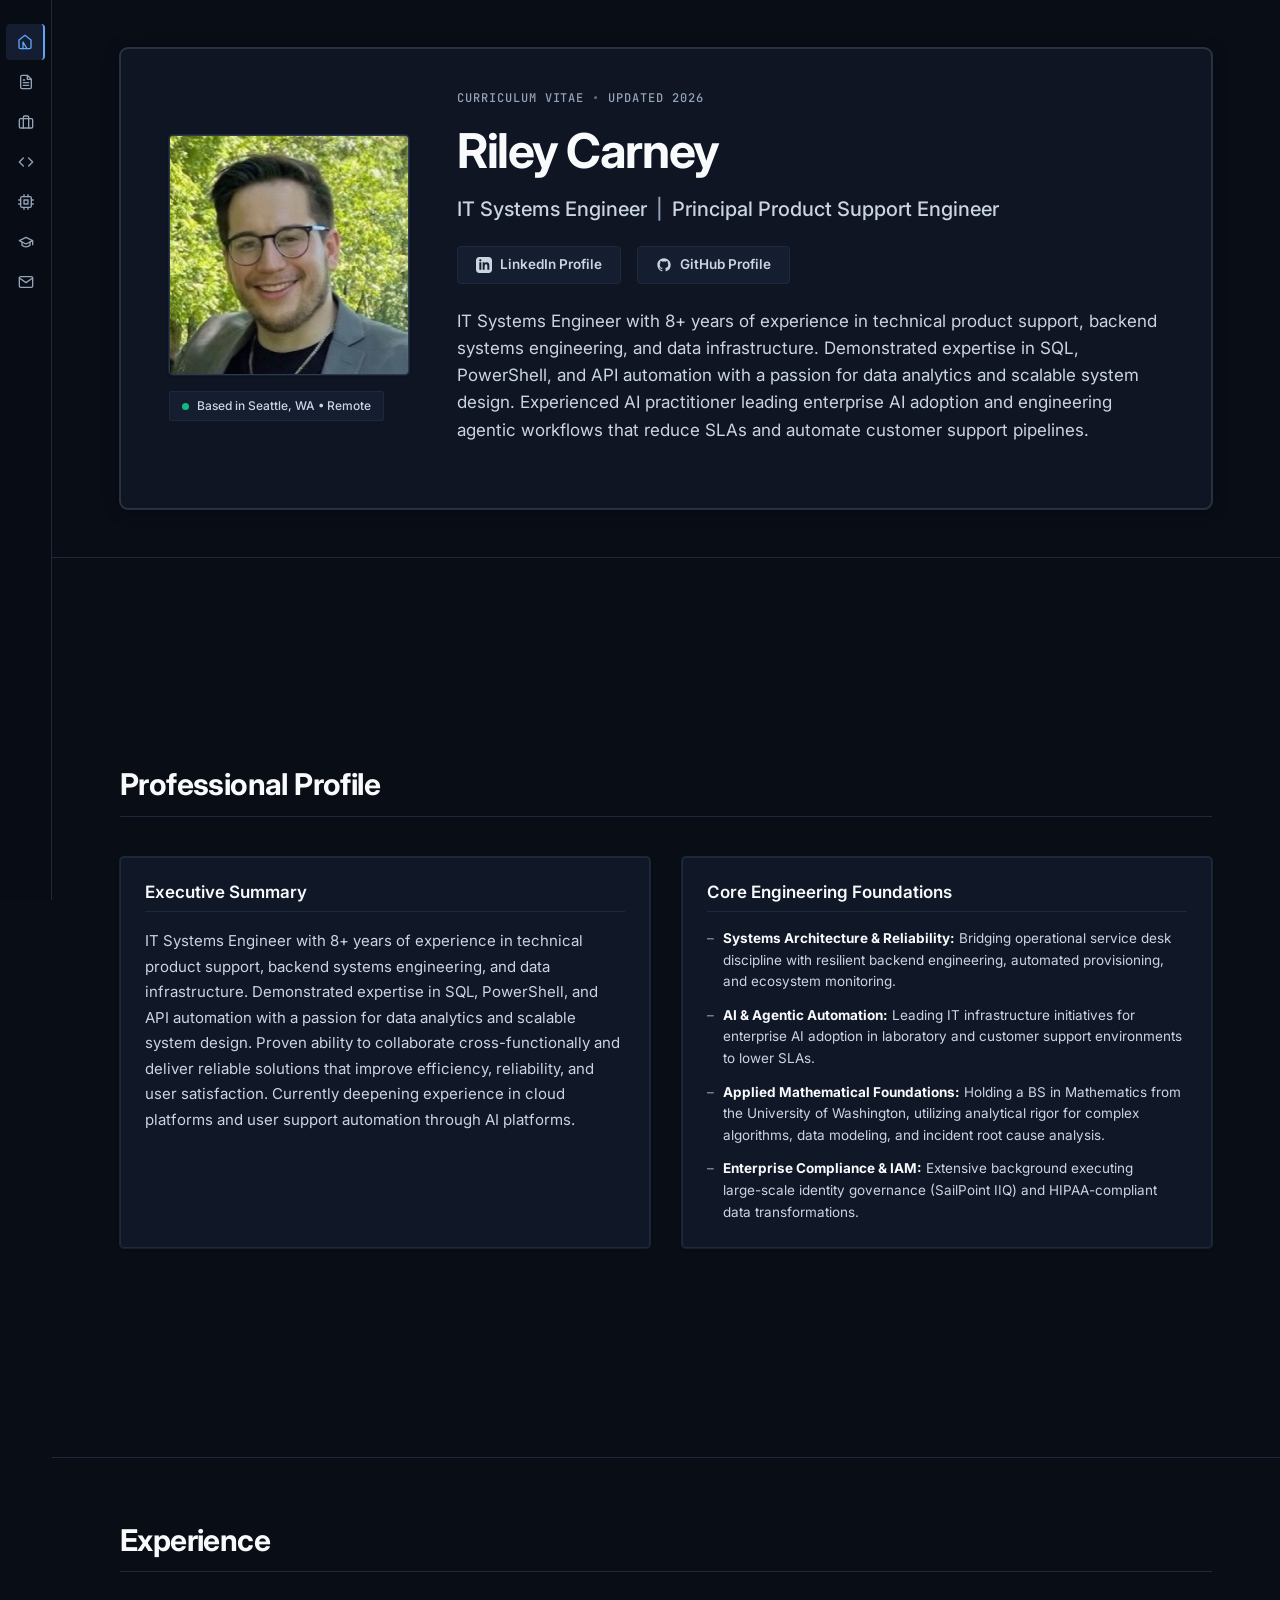
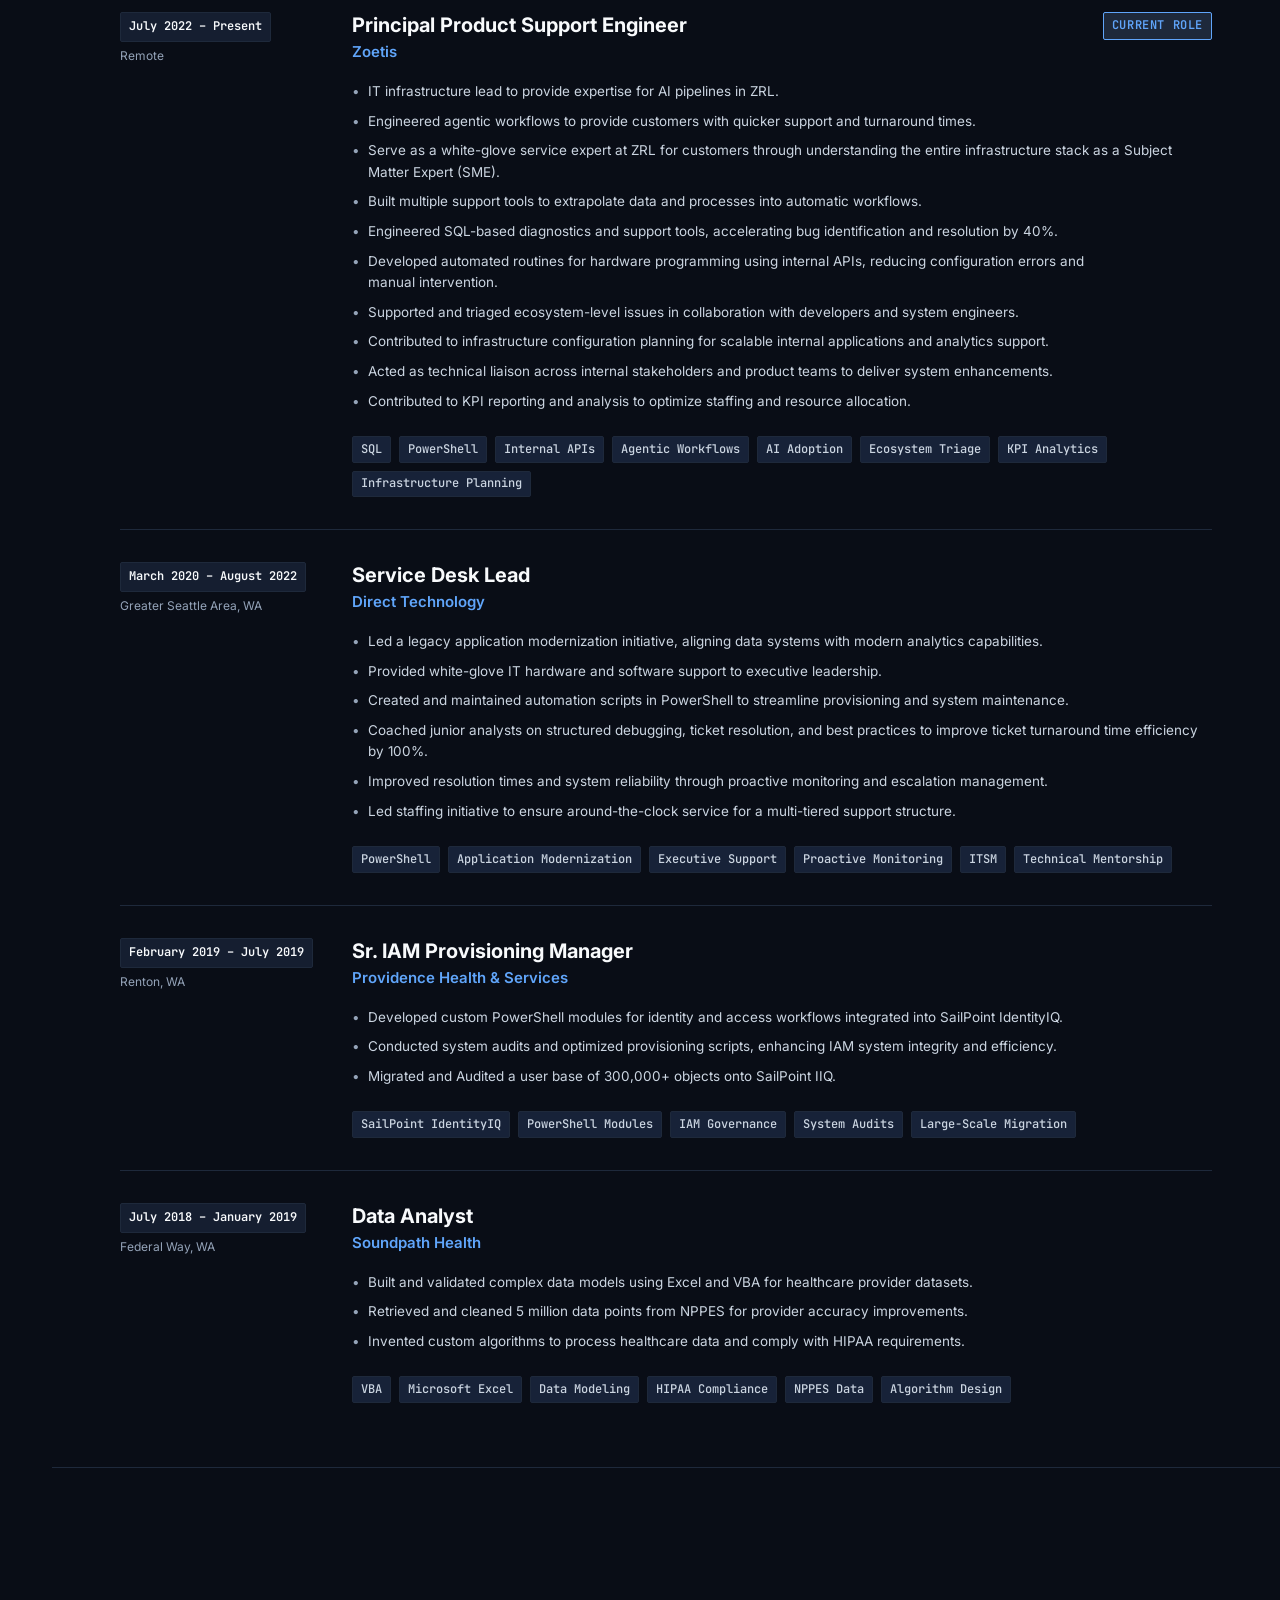
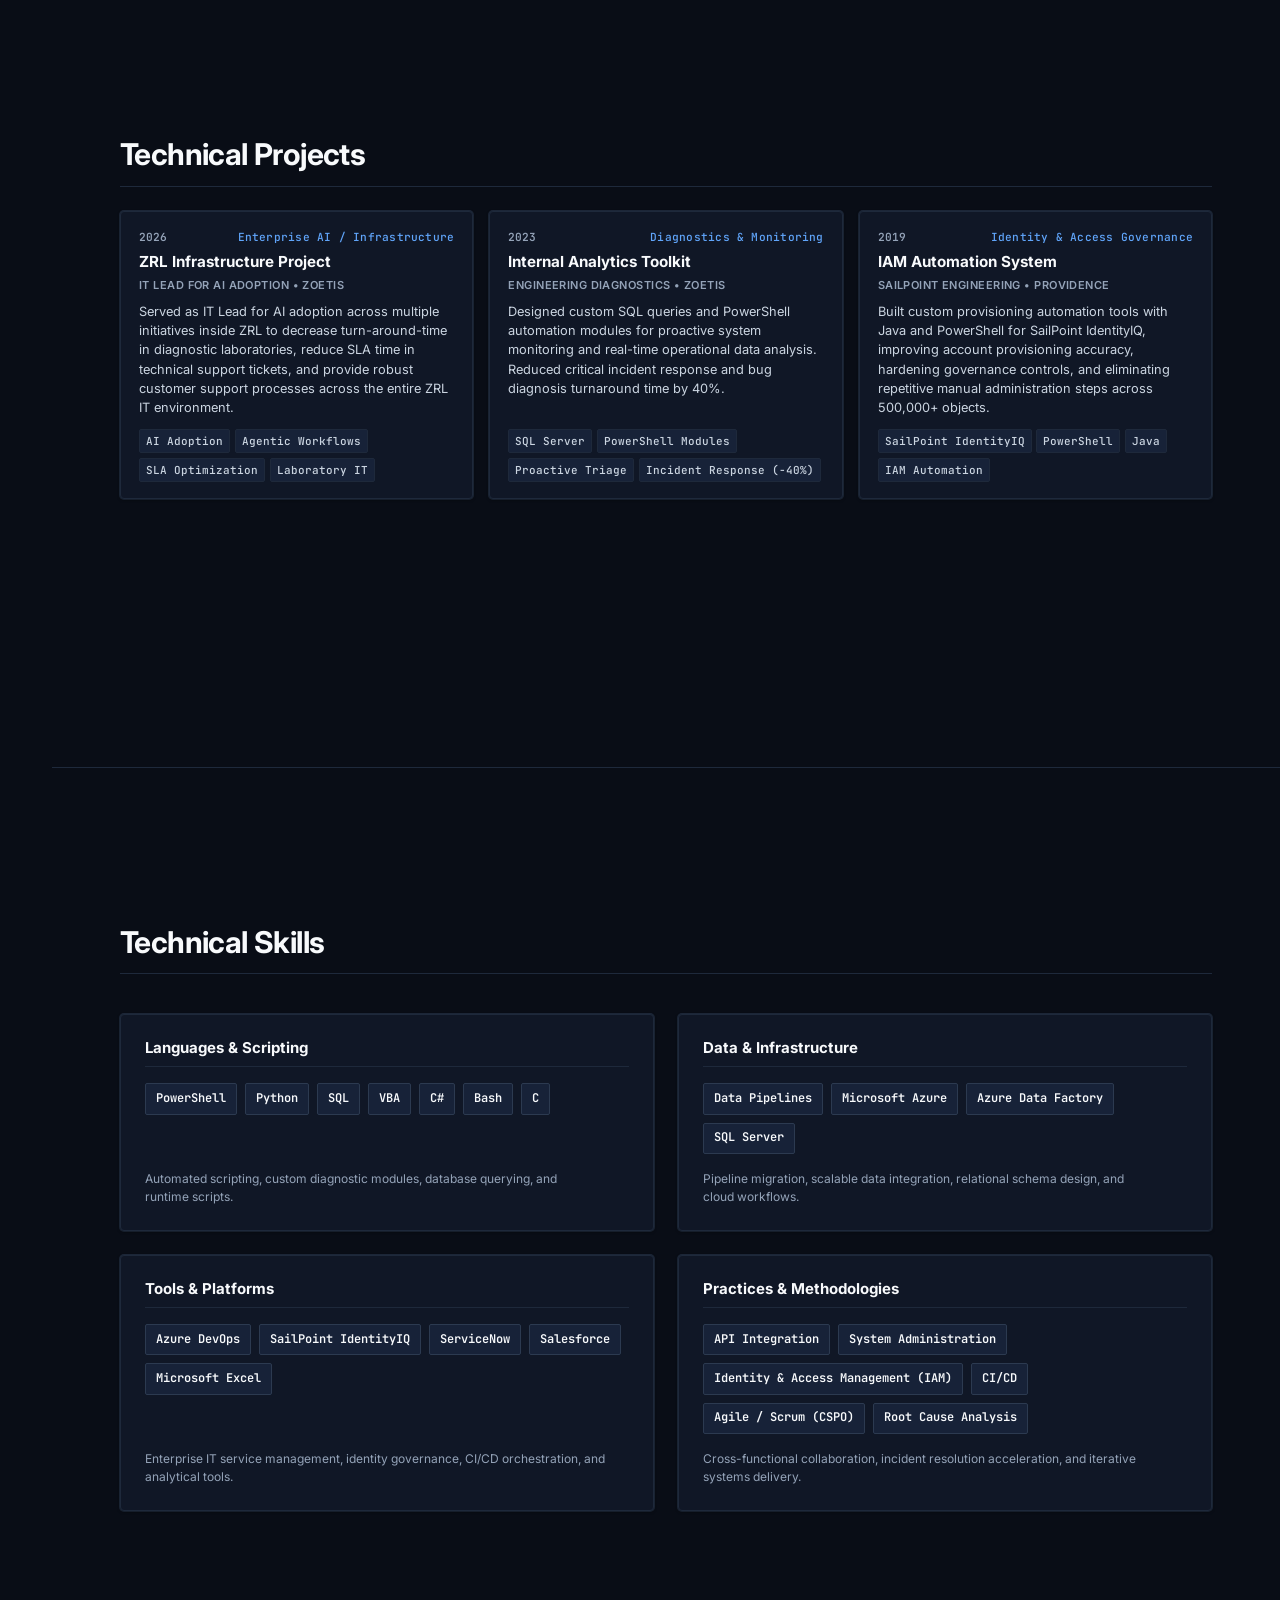
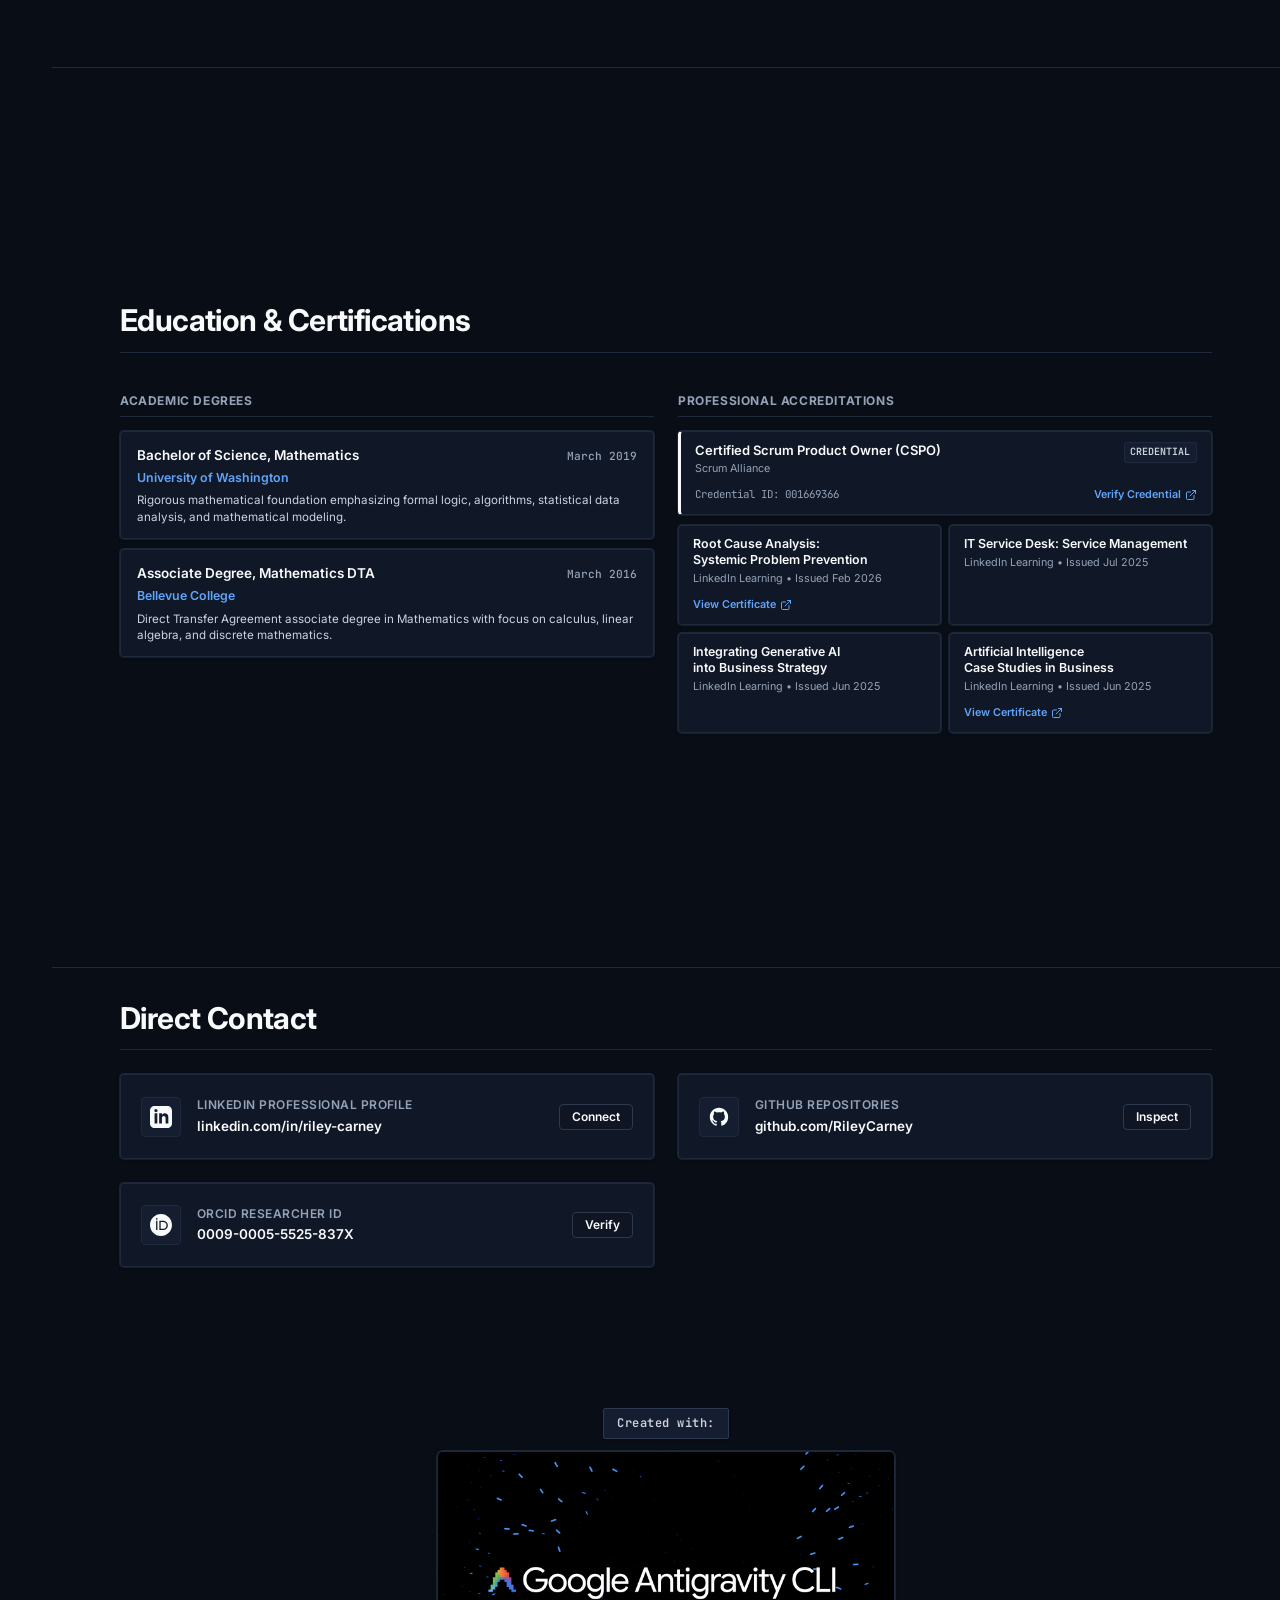
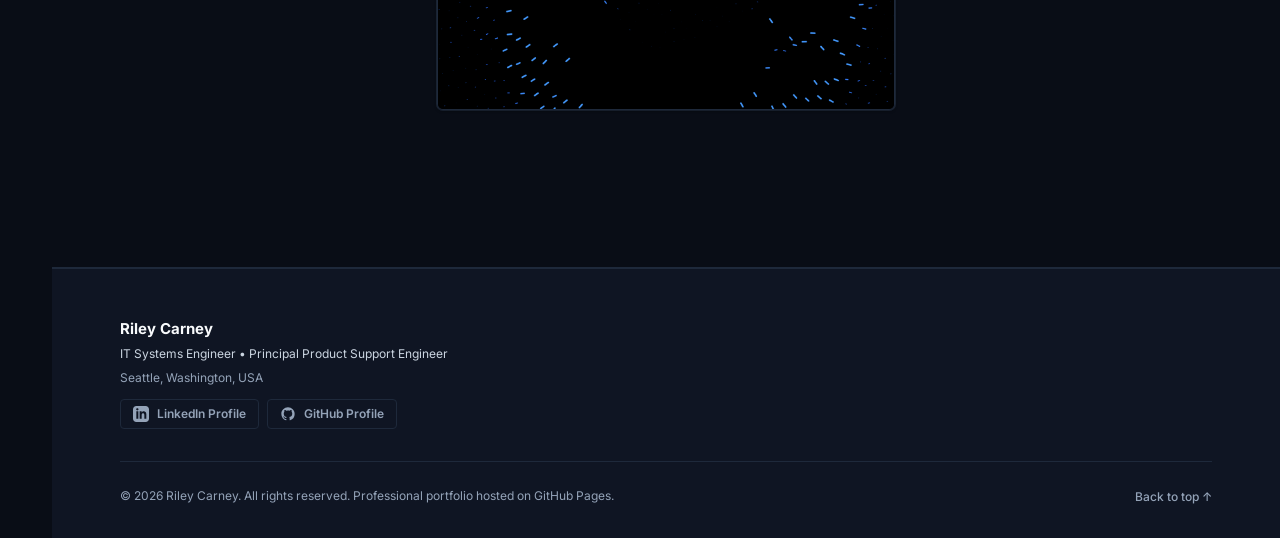
==== commit e70ebb72: "v1.0.6" ====
--- a/profile.html
+++ b/profile.html
@@ -122,15 +122,6 @@
        LEFT NAVIGATION BAR (PROFILE SECTIONS)
        ==================================================== -->
   <aside id="left-sidebar" class="left-sidebar" aria-label="Section Navigation">
-    <div class="sidebar-brand">
-      <a href="#hero" class="sidebar-brand-link" aria-label="Riley Carney Profile">
-        <span class="sidebar-brand-avatar">RC</span>
-        <span class="sidebar-brand-text">
-          <span class="sidebar-brand-name">Riley Carney</span>
-          <span class="sidebar-brand-sub">IT Systems Eng</span>
-        </span>
-      </a>
-    </div>
     <nav class="sidebar-nav" aria-label="Sections">
       <ul class="sidebar-menu">
         <li>
@@ -138,7 +129,7 @@
             <span class="sidebar-icon" aria-hidden="true">
               <svg width="18" height="18" viewBox="0 0 24 24" fill="none" stroke="currentColor" stroke-width="2" stroke-linecap="round" stroke-linejoin="round">
                 <path d="M3 9l9-7 9 7v11a2 2 0 0 1-2 2H5a2 2 0 0 1-2-2z"></path>
-                <polyline points="9 22 9 12 15 12 15 22"></polyline>
+                <polyline points="9 22 9 12 15 22"></polyline>
               </svg>
             </span>
             <span class="sidebar-label">Home</span>
